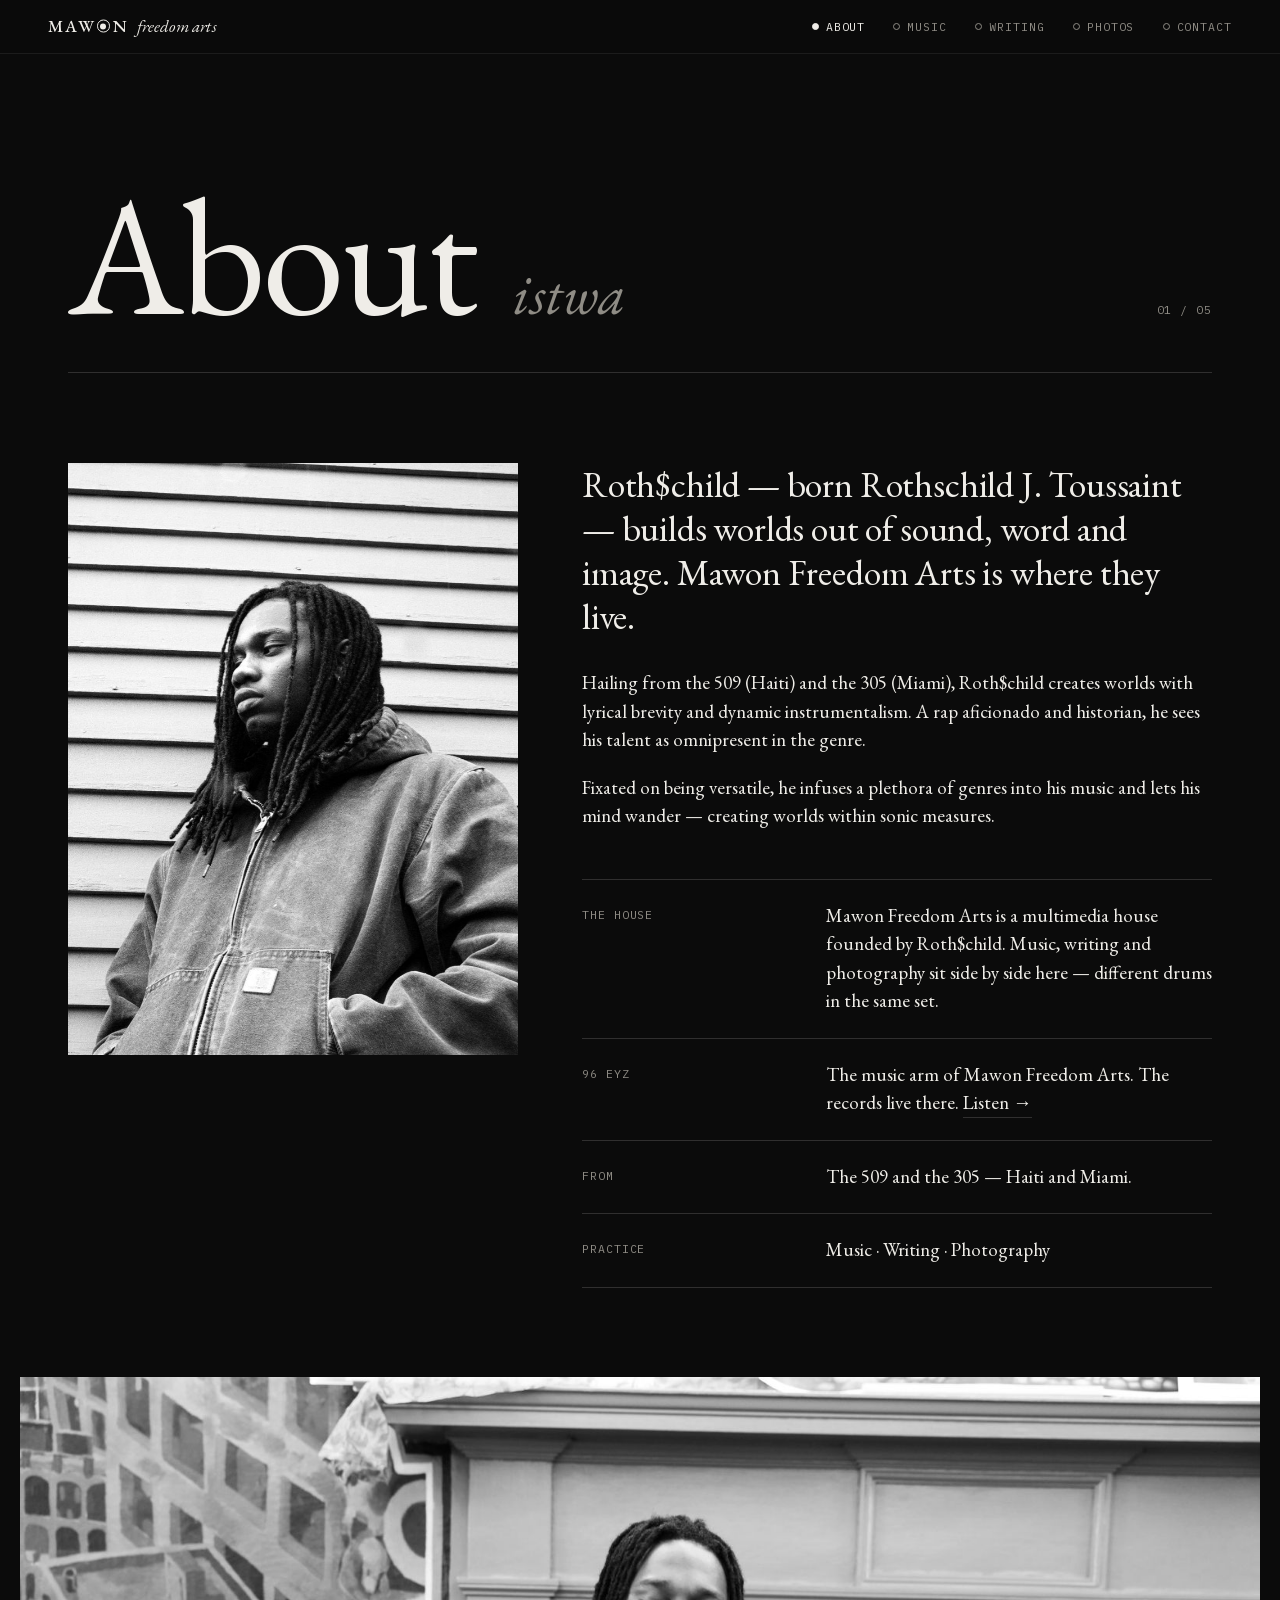
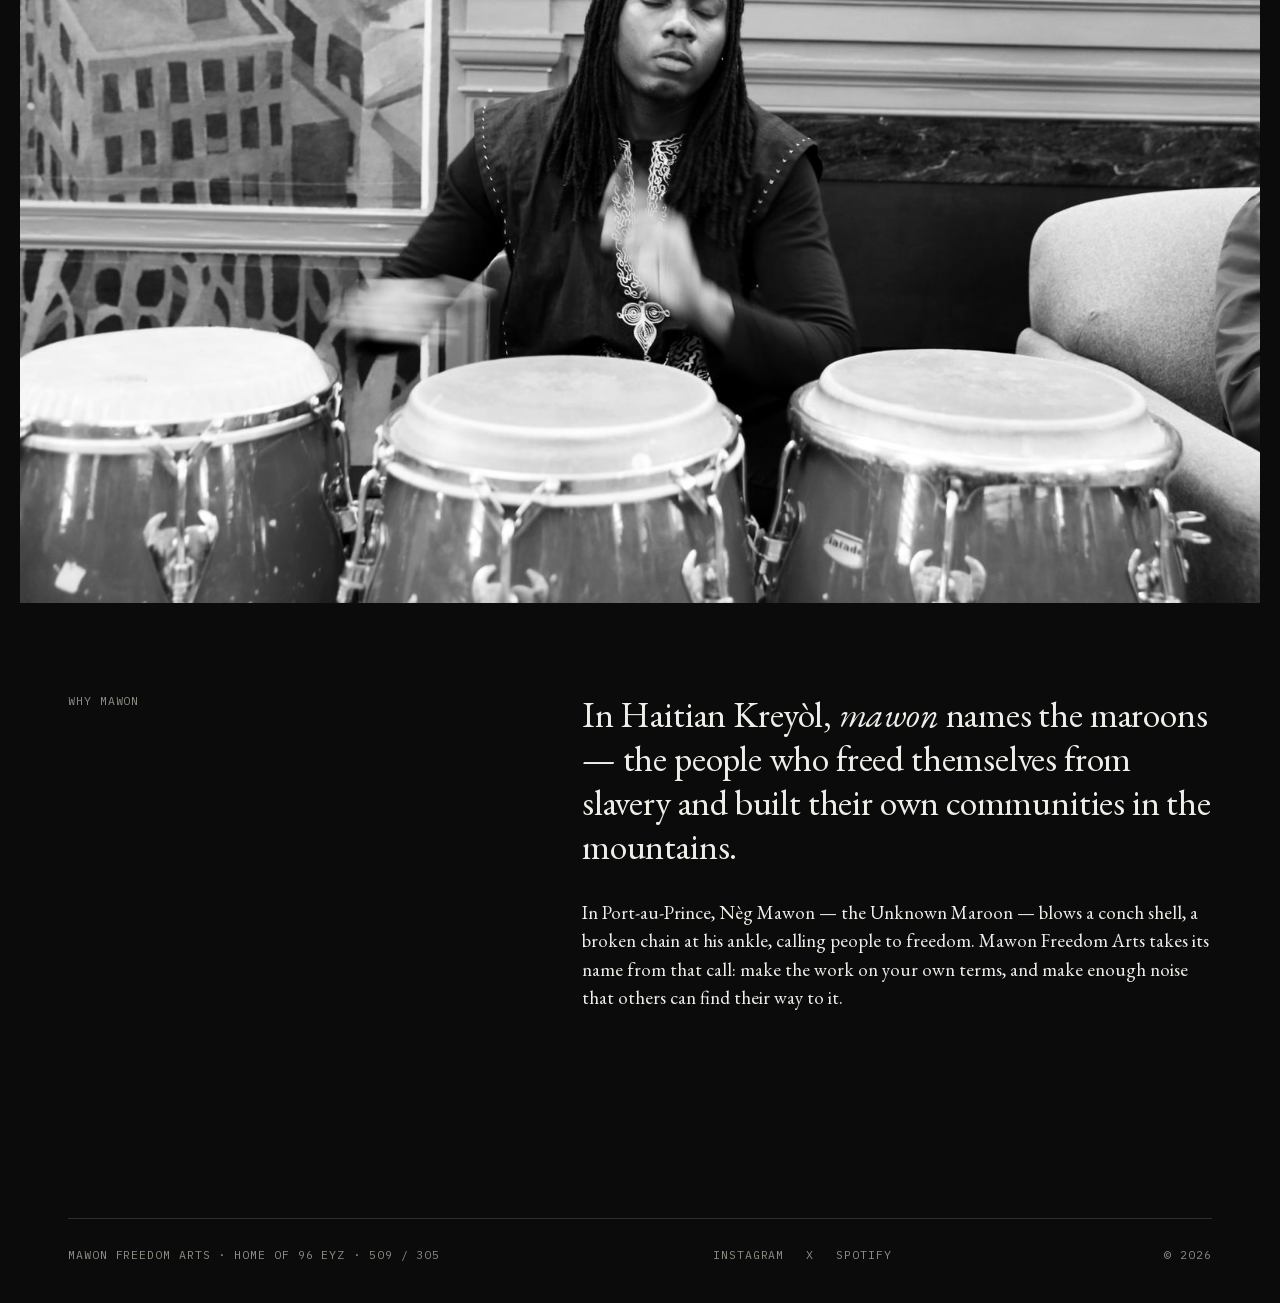
==== about/index.html @ aefb691d "Build Mawon Freedom Arts site: 3D conga home page and five sections Home page is a playable set of f" ====
<!doctype html>
<html lang="en">
<head>
  <meta charset="utf-8">
  <meta name="viewport" content="width=device-width, initial-scale=1, viewport-fit=cover">
  <title>About — Mawon Freedom Arts</title>
  <meta name="description" content="Roth$child — born Rothschild J. Toussaint — and the story behind Mawon Freedom Arts.">
  <meta name="theme-color" content="#0b0b0b">
  <meta property="og:title" content="About — Mawon Freedom Arts">
  <meta property="og:description" content="Roth$child — born Rothschild J. Toussaint — and the story behind Mawon Freedom Arts.">
  <meta property="og:image" content="../assets/img/og.jpg">
  <meta name="twitter:card" content="summary_large_image">
  <link rel="icon" href="../assets/favicon.svg" type="image/svg+xml">
  <link rel="preload" href="../assets/fonts/eb-garamond.woff2" as="font" type="font/woff2" crossorigin>
  <link rel="stylesheet" href="../assets/css/site.css">
</head>
<body>
  <a class="skip" href="#main">Skip to content</a>

  <header class="site-head">
    <a class="wordmark" href="../" aria-label="Mawon Freedom Arts, home">
      <span class="wm-a">MAW<span class="o" aria-hidden="true"></span>N</span>
      <span class="wm-b">freedom arts</span>
    </a>
    <nav class="site-nav" aria-label="Main">
    <a href="../about/" aria-current="page">About</a>
    <a href="../music/">Music</a>
    <a href="../writing/">Writing</a>
    <a href="../photos/">Photos</a>
    <a href="../contact/">Contact</a>
    </nav>
  </header>

  <main id="main" class="page enter">
    <div class="page-title">
      <h1>About <i>istwa</i></h1>
      <span class="label">01 / 05</span>
    </div>

    <section class="block split">
      <figure class="sticky">
        <img src="../assets/img/portrait.jpg" srcset="../assets/img/portrait-sm.jpg 800w, ../assets/img/portrait.jpg 1140w"
             sizes="(max-width: 860px) 100vw, 40vw" width="1140" height="1500"
             alt="Roth$child in a worn canvas work jacket, locs falling past the shoulders, against pale clapboard siding.">
      </figure>
      <div>
        <p class="lede">Roth$child — born Rothschild J. Toussaint — builds worlds out of sound, word and image. Mawon Freedom Arts is where they live.</p>
        <div class="prose">
          <p>Hailing from the 509 (Haiti) and the 305 (Miami), Roth$child creates worlds with lyrical brevity and dynamic instrumentalism. A rap aficionado and historian, he sees his talent as omnipresent in the genre.</p>
          <p>Fixated on being versatile, he infuses a plethora of genres into his music and lets his mind wander — creating worlds within sonic measures.</p>
        </div>

        <div class="rows" style="margin-top: 48px">
          <div class="row">
            <span class="label">The house</span>
            <div><p>Mawon Freedom Arts is a multimedia house founded by Roth$child. Music, writing and photography sit side by side here — different drums in the same set.</p></div>
          </div>
          <div class="row">
            <span class="label">96 EYZ</span>
            <div><p>The music arm of Mawon Freedom Arts. The records live there. <a class="arrow-link" href="../music/">Listen →</a></p></div>
          </div>
          <div class="row">
            <span class="label">From</span>
            <div><p>The 509 and the 305 — Haiti and Miami.</p></div>
          </div>
          <div class="row">
            <span class="label">Practice</span>
            <div><p>Music · Writing · Photography</p></div>
          </div>
        </div>
      </div>
    </section>

    <figure class="bleed">
      <img src="../assets/img/congas.jpg" srcset="../assets/img/congas-sm.jpg 800w, ../assets/img/congas.jpg 1600w"
           sizes="100vw" width="1600" height="1066" loading="lazy"
           alt="Roth$child at a row of three congas, eyes closed, hands blurred mid-stroke.">
    </figure>

    <section class="block split">
      <span class="label muted">Why mawon</span>
      <div>
        <p class="lede">In Haitian Kreyòl, <i>mawon</i> names the maroons — the people who freed themselves from slavery and built their own communities in the mountains.</p>
        <div class="prose">
          <p>In Port-au-Prince, Nèg Mawon — the Unknown Maroon — blows a conch shell, a broken chain at his ankle, calling people to freedom. Mawon Freedom Arts takes its name from that call: make the work on your own terms, and make enough noise that others can find their way to it.</p>
        </div>
      </div>
    </section>
  </main>

  <footer class="site-foot label">
    <span>Mawon Freedom Arts · home of 96 EYZ · 509 / 305</span>
    <span class="socials">
      <a href="https://www.instagram.com/rothschildd_/" target="_blank" rel="noopener">Instagram</a>
      <a href="https://x.com/RothschildSFG" target="_blank" rel="noopener">X</a>
      <a href="https://open.spotify.com/artist/24g9kNkE5XKPFGsnenP1is" target="_blank" rel="noopener">Spotify</a>
    </span>
    <span>© <span data-year>2026</span></span>
  </footer>

  <script src="../assets/js/site.js" defer></script>
</body>
</html>
---- assets/css/site.css ----
/* Mawon Freedom Arts — shared styles
   Black stage, white page. Two typefaces: EB Garamond (voice) + IBM Plex Mono (labels).
   Both are self-hosted (SIL Open Font License), latin subset. */

@font-face { font-family: "EB Garamond"; font-style: normal; font-weight: 400 800; font-display: swap; src: url(../fonts/eb-garamond.woff2) format("woff2"); }
@font-face { font-family: "EB Garamond"; font-style: italic; font-weight: 400; font-display: swap; src: url(../fonts/eb-garamond-italic.woff2) format("woff2"); }
@font-face { font-family: "IBM Plex Mono"; font-style: normal; font-weight: 400; font-display: swap; src: url(../fonts/plex-mono-400.woff2) format("woff2"); }
@font-face { font-family: "IBM Plex Mono"; font-style: normal; font-weight: 500; font-display: swap; src: url(../fonts/plex-mono-500.woff2) format("woff2"); }

:root {
  --bg: #0b0b0b;
  --fg: #efede8;
  --muted: #8f8c85;
  --line: rgba(239, 237, 232, 0.16);
  --hair: rgba(239, 237, 232, 0.08);
  --head: #e7e3db;   /* drumhead */
  --ink: #141414;    /* ink on drumhead */
  --signal: #d33a2c; /* used once or twice, never more */
  --serif: "EB Garamond", "Iowan Old Style", "Palatino Linotype", Georgia, serif;
  --mono: "IBM Plex Mono", ui-monospace, "SF Mono", Menlo, Consolas, monospace;
  --gutter: clamp(16px, 4vw, 48px);
  --max: 1240px;
}

/* the writing room is a white page */
.paper {
  --bg: #f2f0eb;
  --fg: #121212;
  --muted: #6c6961;
  --line: rgba(18, 18, 18, 0.16);
  --hair: rgba(18, 18, 18, 0.08);
}

*, *::before, *::after { box-sizing: border-box; }
html { -webkit-text-size-adjust: 100%; text-size-adjust: 100%; }
body {
  margin: 0;
  background: var(--bg);
  color: var(--fg);
  font-family: var(--serif);
  font-size: 19px;
  line-height: 1.5;
  -webkit-font-smoothing: antialiased;
  text-rendering: optimizeLegibility;
}
img { display: block; max-width: 100%; height: auto; }
a { color: inherit; text-decoration-thickness: 1px; text-underline-offset: 0.18em; }
::selection { background: var(--fg); color: var(--bg); }
:focus-visible { outline: 1px solid var(--fg); outline-offset: 4px; }

.skip {
  position: absolute; left: 12px; top: -60px; z-index: 100;
  background: var(--fg); color: var(--bg); padding: 8px 12px;
  font: 500 12px/1 var(--mono); text-transform: uppercase; letter-spacing: 0.08em;
}
.skip:focus { top: 12px; }

.mono, .label {
  font-family: var(--mono);
  font-size: 11.5px;
  line-height: 1.4;
  letter-spacing: 0.08em;
  text-transform: uppercase;
}
.muted { color: var(--muted); }

/* ---------- wordmark: MAW◎N freedom arts ---------- */
.wordmark {
  display: inline-flex; align-items: baseline; gap: 0.42em;
  text-decoration: none; white-space: nowrap;
  font-family: var(--serif); font-size: 17px; line-height: 1;
}
.wordmark .wm-a { font-weight: 500; letter-spacing: 0.14em; }
.wordmark .wm-b { font-style: italic; letter-spacing: 0.01em; }
.wordmark .o {
  display: inline-block; position: relative;
  width: 0.74em; height: 0.74em; margin: 0 0.2em 0 0.06em; /* right side makes up for the letter-spacing after W */
  border: 1.5px solid currentColor; border-radius: 50%;
  transform: translateY(0.03em);
}
.wordmark .o::after {
  content: ""; position: absolute; inset: 22%;
  border-radius: 50%; background: currentColor;
}

/* ---------- inner page chrome ---------- */
.site-head {
  position: sticky; top: 0; z-index: 20;
  display: flex; align-items: center; justify-content: space-between; gap: 24px;
  padding: 18px var(--gutter);
  background: color-mix(in srgb, var(--bg) 88%, transparent);
  backdrop-filter: blur(10px); -webkit-backdrop-filter: blur(10px);
  border-bottom: 1px solid var(--hair);
}
.site-nav { display: flex; gap: clamp(14px, 2.2vw, 30px); }
.site-nav a {
  display: inline-flex; align-items: center; gap: 7px;
  text-decoration: none; color: var(--muted);
  font: 400 11.5px/1 var(--mono); letter-spacing: 0.08em; text-transform: uppercase;
  transition: color 0.2s;
}
.site-nav a::before {
  content: ""; width: 7px; height: 7px; border-radius: 50%;
  border: 1px solid currentColor; flex: none;
}
.site-nav a:hover, .site-nav a[aria-current="page"] { color: var(--fg); }
.site-nav a[aria-current="page"]::before { background: currentColor; }

@media (max-width: 720px) {
  .site-head { flex-direction: column; align-items: flex-start; gap: 14px; padding-top: 14px; padding-bottom: 12px; }
  .site-nav { width: 100%; justify-content: space-between; gap: 8px; }
  .site-nav a { font-size: 10.5px; gap: 5px; letter-spacing: 0.04em; }
  .site-nav a::before { width: 6px; height: 6px; }
}

.page { max-width: var(--max); margin: 0 auto; padding: 0 var(--gutter); }

.page-title {
  display: grid; grid-template-columns: 1fr auto; align-items: end; gap: 24px;
  padding: clamp(48px, 10vw, 128px) 0 clamp(28px, 4vw, 44px);
  border-bottom: 1px solid var(--line);
}
.page-title h1 {
  margin: 0; font-weight: 400; letter-spacing: -0.02em; line-height: 0.88;
  font-size: clamp(64px, 13vw, 184px);
}
.page-title h1 i { font-size: 0.34em; letter-spacing: 0; color: var(--muted); margin-left: 0.15em; }
.page-title .label { padding-bottom: 0.9em; text-align: right; color: var(--muted); }

.lede {
  font-size: clamp(24px, 3vw, 36px); line-height: 1.22; letter-spacing: -0.005em;
  margin: 0; max-width: 24em;
}

/* label column + content column, like a listings page */
.rows { border-top: 1px solid var(--line); }
.row {
  display: grid; grid-template-columns: minmax(120px, 220px) 1fr; gap: 24px;
  padding: 22px 0; border-bottom: 1px solid var(--line);
}
.row > .label { color: var(--muted); padding-top: 0.45em; }
.row p { margin: 0 0 0.8em; max-width: 36em; }
.row p:last-child { margin-bottom: 0; }
@media (max-width: 640px) { .row { grid-template-columns: 1fr; gap: 6px; } }

section.block { padding: clamp(40px, 7vw, 96px) 0; }

.btn {
  display: inline-flex; align-items: center; gap: 10px;
  padding: 14px 20px; border: 1px solid var(--fg); background: transparent; color: var(--fg);
  font: 500 12px/1 var(--mono); letter-spacing: 0.08em; text-transform: uppercase;
  text-decoration: none; cursor: pointer; transition: background 0.2s, color 0.2s;
}
.btn:hover { background: var(--fg); color: var(--bg); }
.btn[disabled] { opacity: 0.5; cursor: progress; }

.arrow-link { text-decoration: none; border-bottom: 1px solid var(--line); padding-bottom: 2px; transition: border-color 0.2s; }
.arrow-link:hover { border-color: var(--fg); }

.site-foot {
  width: calc(100% - 2 * var(--gutter)); max-width: calc(var(--max) - 2 * var(--gutter));
  margin: clamp(56px, 9vw, 120px) auto 0; padding: 28px 0 40px;
  display: flex; flex-wrap: wrap; gap: 16px 32px; justify-content: space-between; align-items: baseline;
  border-top: 1px solid var(--line); color: var(--muted);
}
.site-foot a { text-decoration: none; }
.site-foot a:hover { color: var(--fg); }
.site-foot .socials { display: flex; gap: 22px; }

/* fade in from the curtain the home page drops */
@media (prefers-reduced-motion: no-preference) {
  .enter { animation: enter 0.6s ease-out both; }
  @keyframes enter { from { opacity: 0; } to { opacity: 1; } }
}

/* ===================================================================
   HOME — the set
   =================================================================== */
.home { height: 100vh; height: 100dvh; overflow: hidden; background: #070707; }

.home-head, .home-foot {
  position: fixed; left: 0; right: 0; z-index: 5;
  display: flex; justify-content: space-between; gap: 24px;
  padding: 20px var(--gutter);
  pointer-events: none;
}
.home-head { top: 0; align-items: flex-start; }
.home-foot { bottom: 0; align-items: flex-end; }
.home-head a, .home-head button, .home-foot a { pointer-events: auto; }

.verbs { margin: 10px 0 0; color: var(--muted); }
.verbs span + span::before { content: " · "; }

.head-right { display: flex; align-items: center; gap: 22px; }
.head-right a { text-decoration: none; }
.head-right a:hover { text-decoration: underline; }
.sound-toggle {
  display: inline-flex; align-items: center; gap: 8px;
  background: none; border: 0; padding: 0; color: var(--muted); cursor: pointer;
}
.sound-toggle:hover { color: var(--fg); }
.sound-toggle .bars { display: inline-flex; gap: 2px; align-items: flex-end; height: 10px; }
.sound-toggle .bars i { width: 2px; background: currentColor; height: 4px; }
.sound-toggle[aria-pressed="true"] .bars i:nth-child(1) { height: 6px; }
.sound-toggle[aria-pressed="true"] .bars i:nth-child(2) { height: 10px; }
.sound-toggle[aria-pressed="true"] .bars i:nth-child(3) { height: 7px; }

.def { margin: 0; max-width: 30em; font-size: 16px; line-height: 1.45; color: var(--muted); }
.def b { color: var(--fg); font-weight: 500; }
.hint { margin: 0; text-align: right; color: var(--muted); white-space: nowrap; }
.hint kbd {
  display: inline-block; min-width: 1.7em; padding: 2px 4px; margin-left: 3px;
  border: 1px solid var(--line); border-radius: 3px; text-align: center;
  font: inherit; color: var(--fg);
}
.hint .keys { display: none; }
@media (hover: hover) and (pointer: fine) { .is-3d .hint .keys { display: inline; } }

/* the giant word behind the drums */
.masthead {
  position: fixed; left: 0; right: 0; top: 13vh; z-index: 0;
  margin: 0; text-align: center; pointer-events: none; user-select: none;
  font-family: var(--serif); font-weight: 400; line-height: 0.8;
  font-size: min(31vw, 46vh); letter-spacing: -0.035em;
  color: #161615;
}

#stage { position: fixed; inset: 0; width: 100%; height: 100%; z-index: 1; display: block; opacity: 0; transition: opacity 1.2s ease; touch-action: manipulation; }
.is-3d #stage { opacity: 1; }

/* drum links: a plain list until the 3D set is ready, then labels on each drumhead */
.drum-nav {
  position: fixed; inset: 0; z-index: 2;
  display: flex; flex-direction: column; justify-content: center; align-items: center; gap: 4px;
  pointer-events: none;
}
.drum-nav a {
  pointer-events: auto; text-decoration: none;
  display: flex; align-items: baseline; gap: 14px;
  font-size: clamp(34px, 6vw, 64px); line-height: 1.1;
}
.drum-nav a::before {
  content: ""; width: 0.42em; height: 0.42em; border-radius: 50%;
  border: 1px solid currentColor; align-self: center;
}
.drum-nav a:hover::before, .drum-nav a:focus-visible::before { background: currentColor; }
.drum-nav .dl-kr { font-style: italic; font-size: 0.45em; color: var(--muted); }

.is-3d .drum-nav { display: block; }
.is-3d .drum-nav a {
  position: absolute; left: 0; top: 0;
  flex-direction: column; align-items: center; gap: 0.1em;
  padding: 0.5em 0.8em; color: var(--ink);
  font-size: var(--fs, 18px); line-height: 1;
  transform: translate3d(var(--x, -999px), var(--y, -999px), 0) translate(-50%, -50%) scaleY(var(--sy, 1));
  opacity: 0; transition: opacity 0.6s ease, color 0.2s;
  will-change: transform;
}
.is-3d.labels-on .drum-nav a { opacity: 1; }
.is-3d .drum-nav a::before { display: none; }
.is-3d .drum-nav .dl-en { letter-spacing: 0.01em; }
.is-3d .drum-nav .dl-kr { color: rgba(20, 20, 20, 0.55); font-size: 0.62em; }
.is-3d .drum-nav a:focus-visible { outline: 1px solid var(--ink); outline-offset: 0; border-radius: 999px; }
.is-3d.diving .drum-nav a, .is-3d.diving .home-head, .is-3d.diving .home-foot { opacity: 0; transition: opacity 0.25s; }

.curtain {
  position: fixed; inset: 0; z-index: 50; background: #070707;
  opacity: 0; pointer-events: none; transition: opacity 0.32s ease-in;
}
.curtain.down { opacity: 1; }
.curtain.paper { background: #f2f0eb; }

@media (max-width: 720px) {
  .home-head { padding-top: 16px; }
  .verbs { display: none; }
  .head-right { gap: 16px; white-space: nowrap; padding-top: 2px; }
  .sound-toggle .txt { display: none; }
  .sound-toggle .bars { height: 12px; gap: 3px; }
  .home-foot { flex-direction: column; align-items: flex-start; gap: 10px; padding-bottom: 18px; }
  .def { font-size: 15px; }
  .hint { text-align: left; }
  .masthead { top: 12vh; font-size: 33vw; }
}

.is-3d .drum-nav a.hot .dl-en, .is-3d .drum-nav a:focus-visible .dl-en { text-decoration: underline; text-decoration-thickness: 1px; text-underline-offset: 0.16em; }
.is-3d .drum-nav a.struck { color: #000; }

/* ===================================================================
   INNER PAGES
   =================================================================== */

/* about */
.split {
  display: grid; grid-template-columns: minmax(0, 5fr) minmax(0, 7fr); gap: clamp(28px, 5vw, 80px);
  align-items: start;
}
.split > .sticky { position: sticky; top: 96px; }
@media (max-width: 860px) { .split { grid-template-columns: 1fr; } .split > .sticky { position: static; } }
.prose p { margin: 0 0 1em; max-width: 34em; }
.prose p:last-child { margin-bottom: 0; }
.lede + .prose { margin-top: 1.6em; }

figure { margin: 0; }
figcaption { margin-top: 10px; color: var(--muted); }
.bleed { margin: 0 calc(var(--gutter) * -1); }
.bleed img { width: 100%; }

/* music */
.eyz-mark {
  margin: 0; font-weight: 500; letter-spacing: -0.04em; line-height: 0.8;
  font-size: clamp(96px, 24vw, 340px); white-space: nowrap;
}
.eyz-mark .dot { display: inline-block; width: 0.09em; height: 0.09em; border-radius: 50%; background: var(--signal); vertical-align: 0.62em; margin-left: 0.04em; }
.release { display: grid; grid-template-columns: minmax(0, 5fr) minmax(0, 7fr); gap: clamp(28px, 5vw, 80px); align-items: end; }
@media (max-width: 860px) { .release { grid-template-columns: 1fr; } }
.release h2 { margin: 6px 0 28px; font-weight: 400; font-style: italic; font-size: clamp(40px, 6vw, 76px); line-height: 0.95; letter-spacing: -0.01em; }
.release-art { aspect-ratio: 4 / 5; overflow: hidden; background: #151515; }
.release-art img { width: 100%; height: 100%; object-fit: cover; filter: grayscale(1) contrast(1.05); }

.listen { list-style: none; margin: 0; padding: 0; border-top: 1px solid var(--line); }
.listen a {
  display: flex; justify-content: space-between; align-items: baseline;
  padding: 16px 4px; border-bottom: 1px solid var(--line); text-decoration: none;
  font-size: 24px; transition: background 0.2s, color 0.2s, padding 0.2s;
}
.listen a .label { color: var(--muted); }
.listen a:hover { background: var(--fg); color: var(--bg); padding-left: 14px; padding-right: 14px; }
.listen a:hover .label { color: inherit; }

.embed { border: 0; width: 100%; height: 352px; border-radius: 12px; background: #121212; }

/* writing: the white page */
.index { border-top: 1px solid var(--line); }
.index-head, .entry {
  display: grid; grid-template-columns: 64px minmax(0, 1fr) 140px 110px; gap: 20px; align-items: baseline;
  padding: 14px 0; border-bottom: 1px solid var(--line);
}
.index-head { color: var(--muted); }
.entry { text-decoration: none; padding: 22px 0; }
.entry-title { font-size: clamp(24px, 3vw, 34px); line-height: 1.1; }
.entry:hover .entry-title { font-style: italic; }
@media (max-width: 640px) {
  .index-head { display: none; }
  .entry { grid-template-columns: 1fr; gap: 6px; }
}
.empty { padding: clamp(40px, 8vw, 96px) 0; border-bottom: 1px solid var(--line); }
.empty p { margin: 0 0 18px; font-size: clamp(22px, 2.6vw, 30px); line-height: 1.25; max-width: 22em; }
.forms { display: flex; flex-wrap: wrap; gap: 8px 24px; margin-top: 28px; color: var(--muted); }

/* photos */
.shots { display: grid; grid-template-columns: repeat(2, minmax(0, 1fr)); gap: clamp(12px, 2vw, 24px); }
.shot.wide { grid-column: 1 / -1; }
.shot button { all: unset; display: block; width: 100%; cursor: zoom-in; }
.shot button:focus-visible { outline: 1px solid var(--fg); outline-offset: 4px; }
.shot img { width: 100%; height: auto; transition: opacity 0.3s; }
.shot:not(.wide) img { aspect-ratio: 3 / 4; object-fit: cover; }
.shot button:hover img { opacity: 0.86; }
@media (max-width: 640px) { .shots { grid-template-columns: 1fr; } }

.lightbox {
  border: 0; padding: 0; margin: 0; max-width: none; max-height: none;
  width: 100vw; height: 100vh; height: 100dvh; background: rgba(5, 5, 5, 0.96); color: var(--fg);
}
.lightbox::backdrop { background: rgba(5, 5, 5, 0.96); }
.lightbox[open] { display: flex; align-items: center; justify-content: center; }
.lightbox img { max-width: calc(100vw - 32px); max-height: calc(100dvh - 96px); width: auto; height: auto; }
.lightbox .close {
  position: absolute; top: 16px; right: 16px; background: none; border: 0; color: var(--fg); cursor: pointer;
}
.lightbox .cap { position: absolute; left: 16px; bottom: 16px; color: var(--muted); }

/* contact */
.direct { margin-top: 36px; }
.direct .row { grid-template-columns: 110px 1fr; }
.direct a { text-decoration: none; border-bottom: 1px solid var(--line); }
.direct a:hover { border-color: var(--fg); }

.form { display: grid; gap: 28px; }
.field { display: grid; gap: 8px; }
.field > .label, .form legend { color: var(--muted); }
.field input, .field textarea {
  width: 100%; padding: 10px 0; border: 0; border-bottom: 1px solid var(--line); border-radius: 0;
  background: transparent; color: var(--fg); font: inherit; font-size: 22px; line-height: 1.3;
  transition: border-color 0.2s;
}
.field textarea { min-height: 150px; resize: vertical; }
.field input:focus, .field textarea:focus { outline: none; border-color: var(--fg); }
.field input::placeholder, .field textarea::placeholder { color: color-mix(in srgb, var(--muted) 70%, transparent); }
.form fieldset { border: 0; margin: 0; padding: 0; min-width: 0; }
.form legend { padding: 0; margin-bottom: 12px; }
.chips { display: flex; flex-wrap: wrap; gap: 8px; }
.chips label { position: relative; }
.chips input { position: absolute; opacity: 0; inset: 0; margin: 0; cursor: pointer; }
.chips span {
  display: inline-block; padding: 9px 14px; border: 1px solid var(--line); border-radius: 999px;
  font: 400 12px/1 var(--mono); letter-spacing: 0.06em; text-transform: uppercase; color: var(--muted);
  transition: all 0.15s;
}
.chips input:hover + span { color: var(--fg); border-color: var(--fg); }
.chips input:checked + span { background: var(--fg); color: var(--bg); border-color: var(--fg); }
.chips input:focus-visible + span { outline: 1px solid var(--fg); outline-offset: 3px; }
.hp { position: absolute; left: -9999px; width: 1px; height: 1px; overflow: hidden; }
.form-foot { display: flex; flex-wrap: wrap; align-items: center; gap: 16px 24px; }
.status { margin: 0; color: var(--muted); min-height: 1.4em; }
.status.ok { color: var(--fg); }

/* brand sheet */
.marks { display: grid; grid-template-columns: repeat(3, minmax(0, 1fr)); border-top: 1px solid var(--line); border-left: 1px solid var(--line); }
.mark { border-right: 1px solid var(--line); border-bottom: 1px solid var(--line); padding: 20px; display: flex; flex-direction: column; justify-content: space-between; gap: 20px; min-height: 300px; }
.mark-wide { grid-column: span 3; }
.mark-art { flex: 1; display: grid; place-items: center; text-align: center; }
.mark figcaption { margin: 0; text-transform: none; letter-spacing: 0.02em; font-size: 12px; }
.mark figcaption b { color: var(--fg); font-weight: 500; }
.wm-xl { font-size: clamp(30px, 6vw, 84px); }
.stack { margin: 0; display: grid; line-height: 0.95; font-size: clamp(30px, 3.6vw, 48px); }
.stack span { font-weight: 500; letter-spacing: 0.16em; }
.stack i { font-size: 1.15em; }
.seal { width: min(190px, 70%); height: auto; }
.mfa { margin: 0; font-size: clamp(56px, 7vw, 96px); font-weight: 500; letter-spacing: 0.04em; }
.mfa span { color: var(--muted); font-weight: 400; margin: 0 0.06em; }
.brackets { margin: 0; font-size: clamp(26px, 2.6vw, 34px); white-space: nowrap; }
.brackets span { color: var(--muted); font-weight: 400; }
.runon { margin: 0; font-family: var(--mono); font-size: clamp(16px, 1.7vw, 22px); letter-spacing: 0.02em; }
.lockups { gap: 18px; }
.lockups p { margin: 0; display: flex; flex-wrap: wrap; align-items: baseline; justify-content: center; gap: 4px 16px; }
.lockups .eyz { font-size: clamp(36px, 5vw, 64px); font-weight: 500; letter-spacing: -0.03em; }
@media (max-width: 860px) { .marks { grid-template-columns: 1fr; } .mark-wide { grid-column: auto; } .mark { min-height: 240px; } }
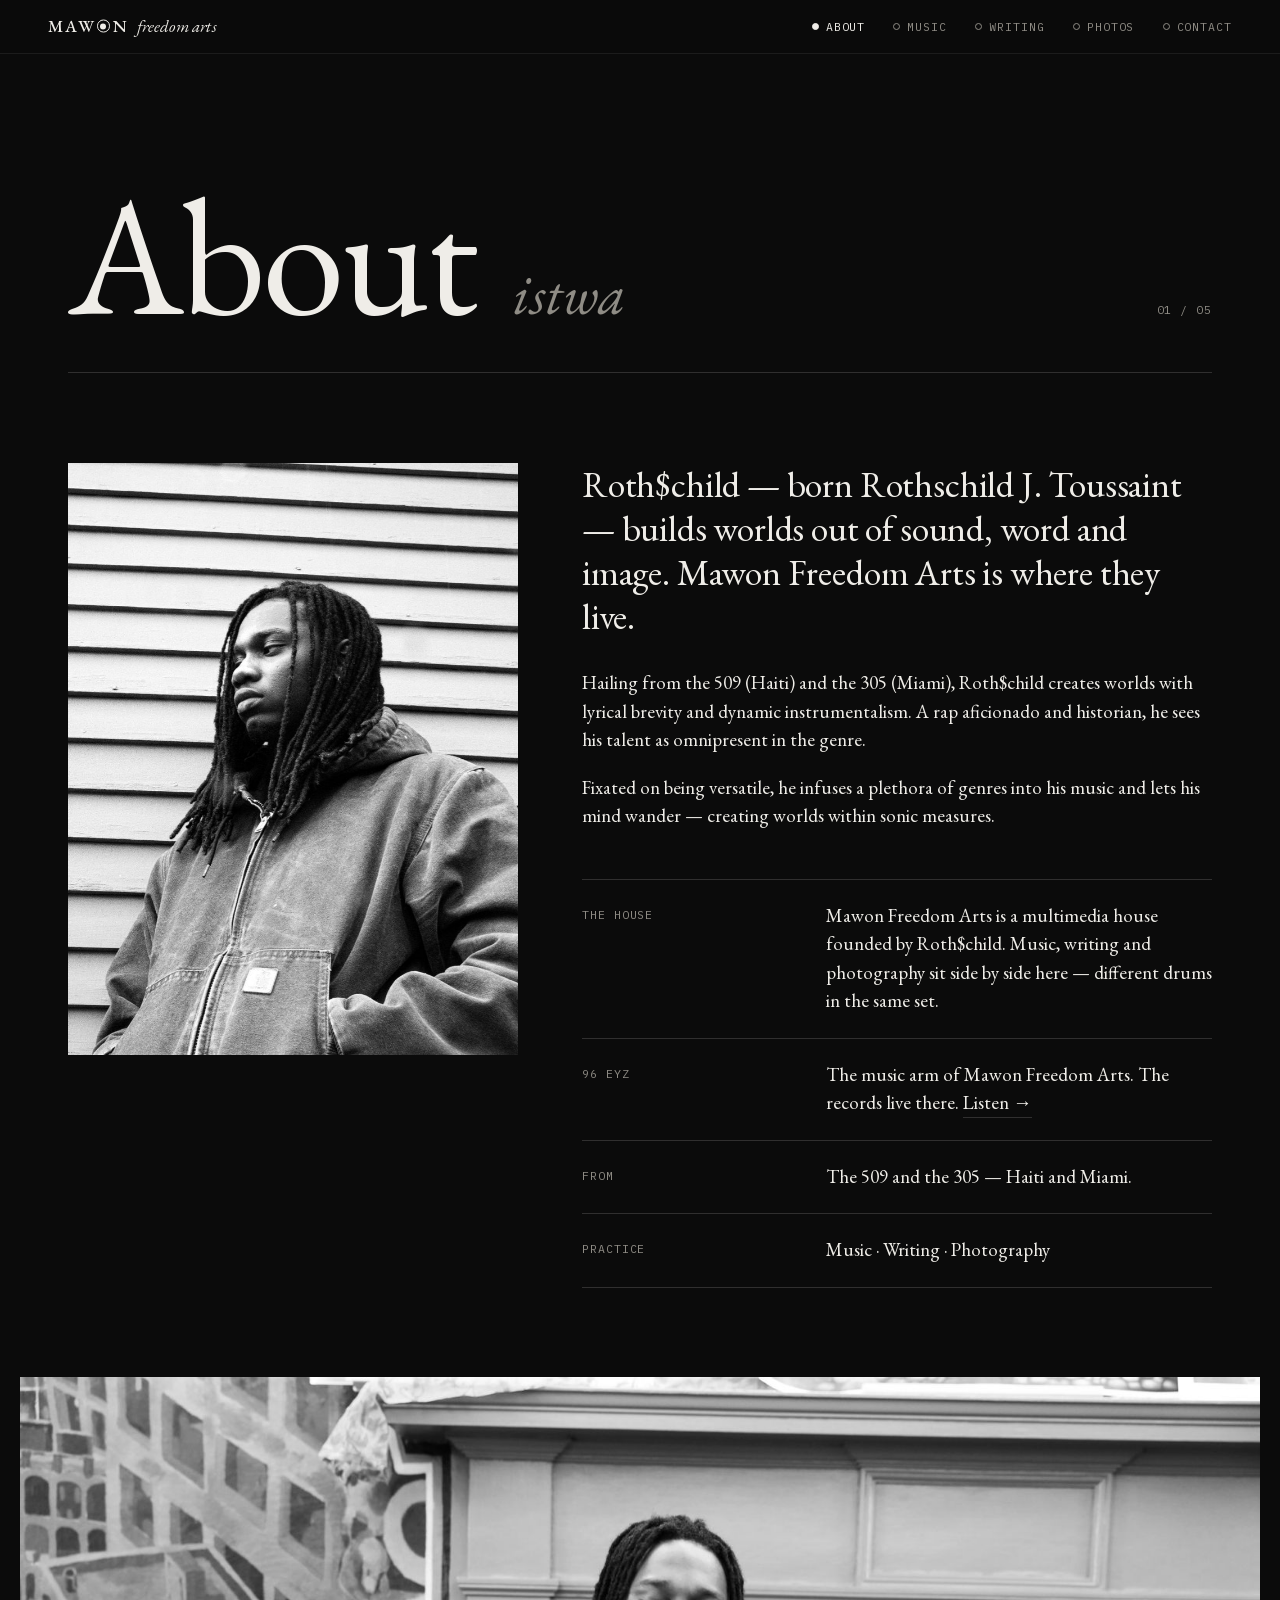
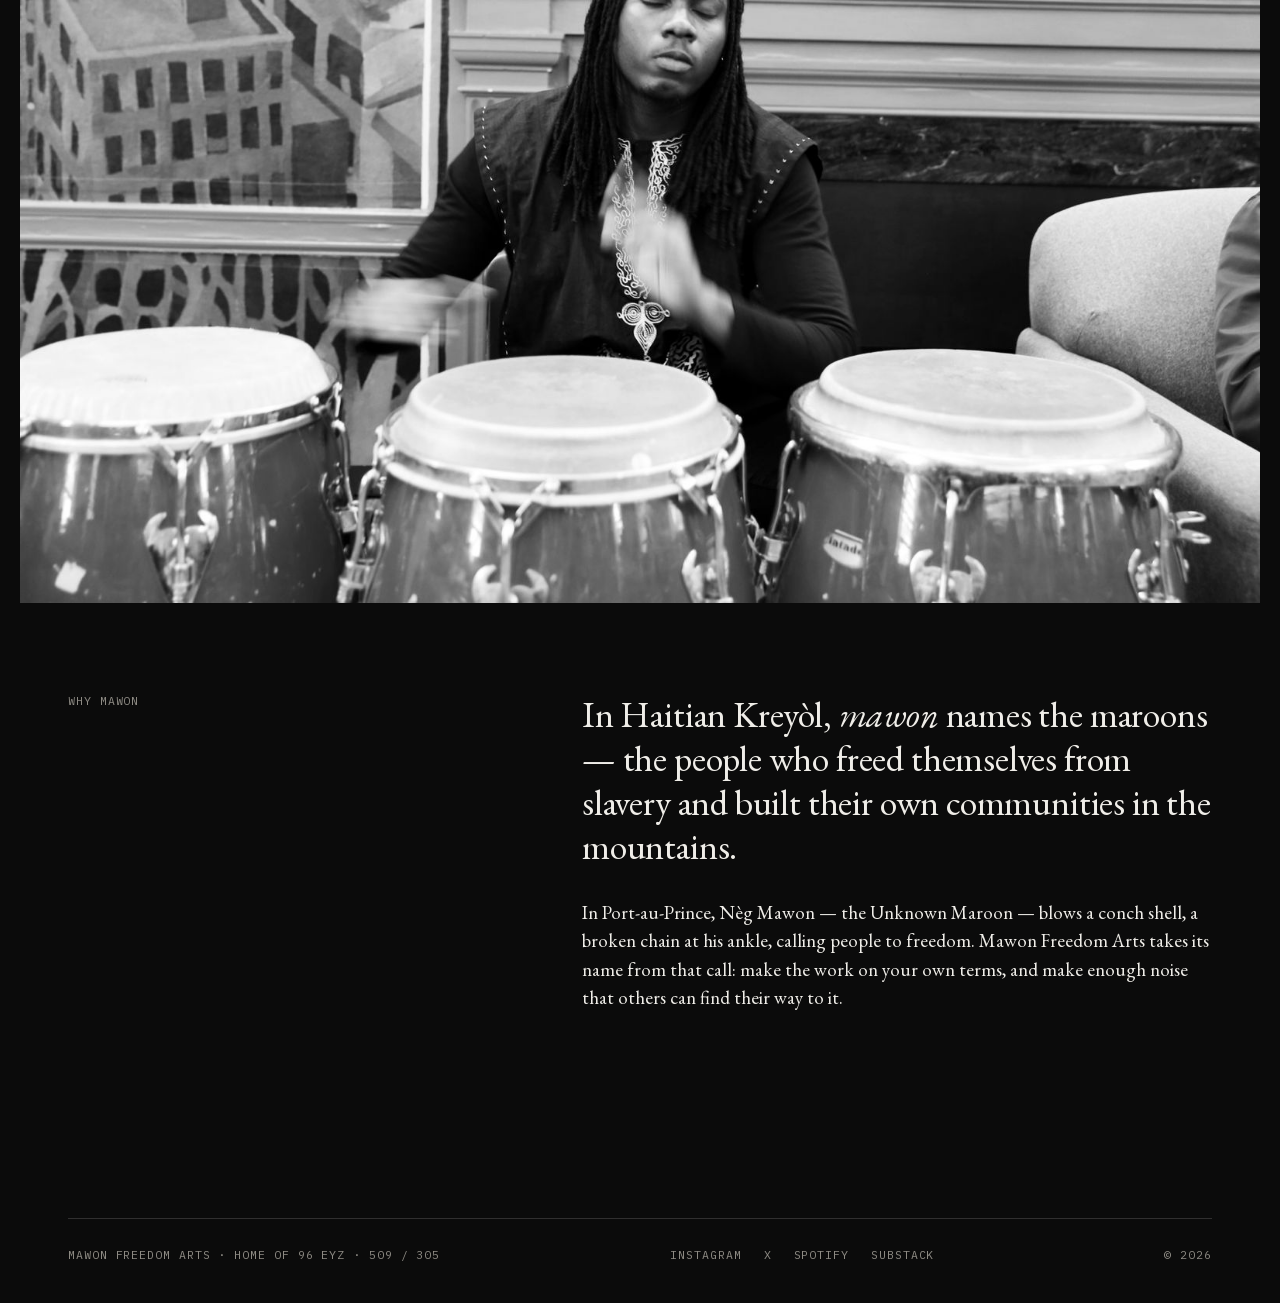
==== commit e8160eba: "Add "Writing My Wrongs" to Writing and link Substack The Writing page now leads with the first piece" ====
--- a/about/index.html
+++ b/about/index.html
@@ -94,6 +94,7 @@
       <a href="https://www.instagram.com/rothschildd_/" target="_blank" rel="noopener">Instagram</a>
       <a href="https://x.com/RothschildSFG" target="_blank" rel="noopener">X</a>
       <a href="https://open.spotify.com/artist/24g9kNkE5XKPFGsnenP1is" target="_blank" rel="noopener">Spotify</a>
+      <a href="https://rothschild2000.substack.com" target="_blank" rel="noopener">Substack</a>
     </span>
     <span>© <span data-year>2026</span></span>
   </footer>
--- a/assets/css/site.css
+++ b/assets/css/site.css
@@ -332,16 +332,22 @@
 /* writing: the white page */
 .index { border-top: 1px solid var(--line); }
 .index-head, .entry {
-  display: grid; grid-template-columns: 64px minmax(0, 1fr) 140px 110px; gap: 20px; align-items: baseline;
+  display: grid; grid-template-columns: 64px minmax(0, 1fr) 140px; gap: 20px; align-items: baseline;
   padding: 14px 0; border-bottom: 1px solid var(--line);
 }
 .index-head { color: var(--muted); }
 .entry { text-decoration: none; padding: 22px 0; }
 .entry-title { font-size: clamp(24px, 3vw, 34px); line-height: 1.1; }
 .entry:hover .entry-title { font-style: italic; }
+.index-head > :last-child, .entry-where { text-align: right; }
+.entry.lead { padding: clamp(28px, 5vw, 56px) 0; }
+.entry.lead .entry-title { font-size: clamp(44px, 7.5vw, 104px); line-height: 0.95; letter-spacing: -0.02em; }
+.subscribe { display: flex; flex-wrap: wrap; align-items: center; justify-content: space-between; gap: 20px; }
+.subscribe p { margin: 0; font-size: clamp(22px, 2.6vw, 30px); }
 @media (max-width: 640px) {
   .index-head { display: none; }
   .entry { grid-template-columns: 1fr; gap: 6px; }
+  .entry-where { text-align: left; }
 }
 .empty { padding: clamp(40px, 8vw, 96px) 0; border-bottom: 1px solid var(--line); }
 .empty p { margin: 0 0 18px; font-size: clamp(22px, 2.6vw, 30px); line-height: 1.25; max-width: 22em; }
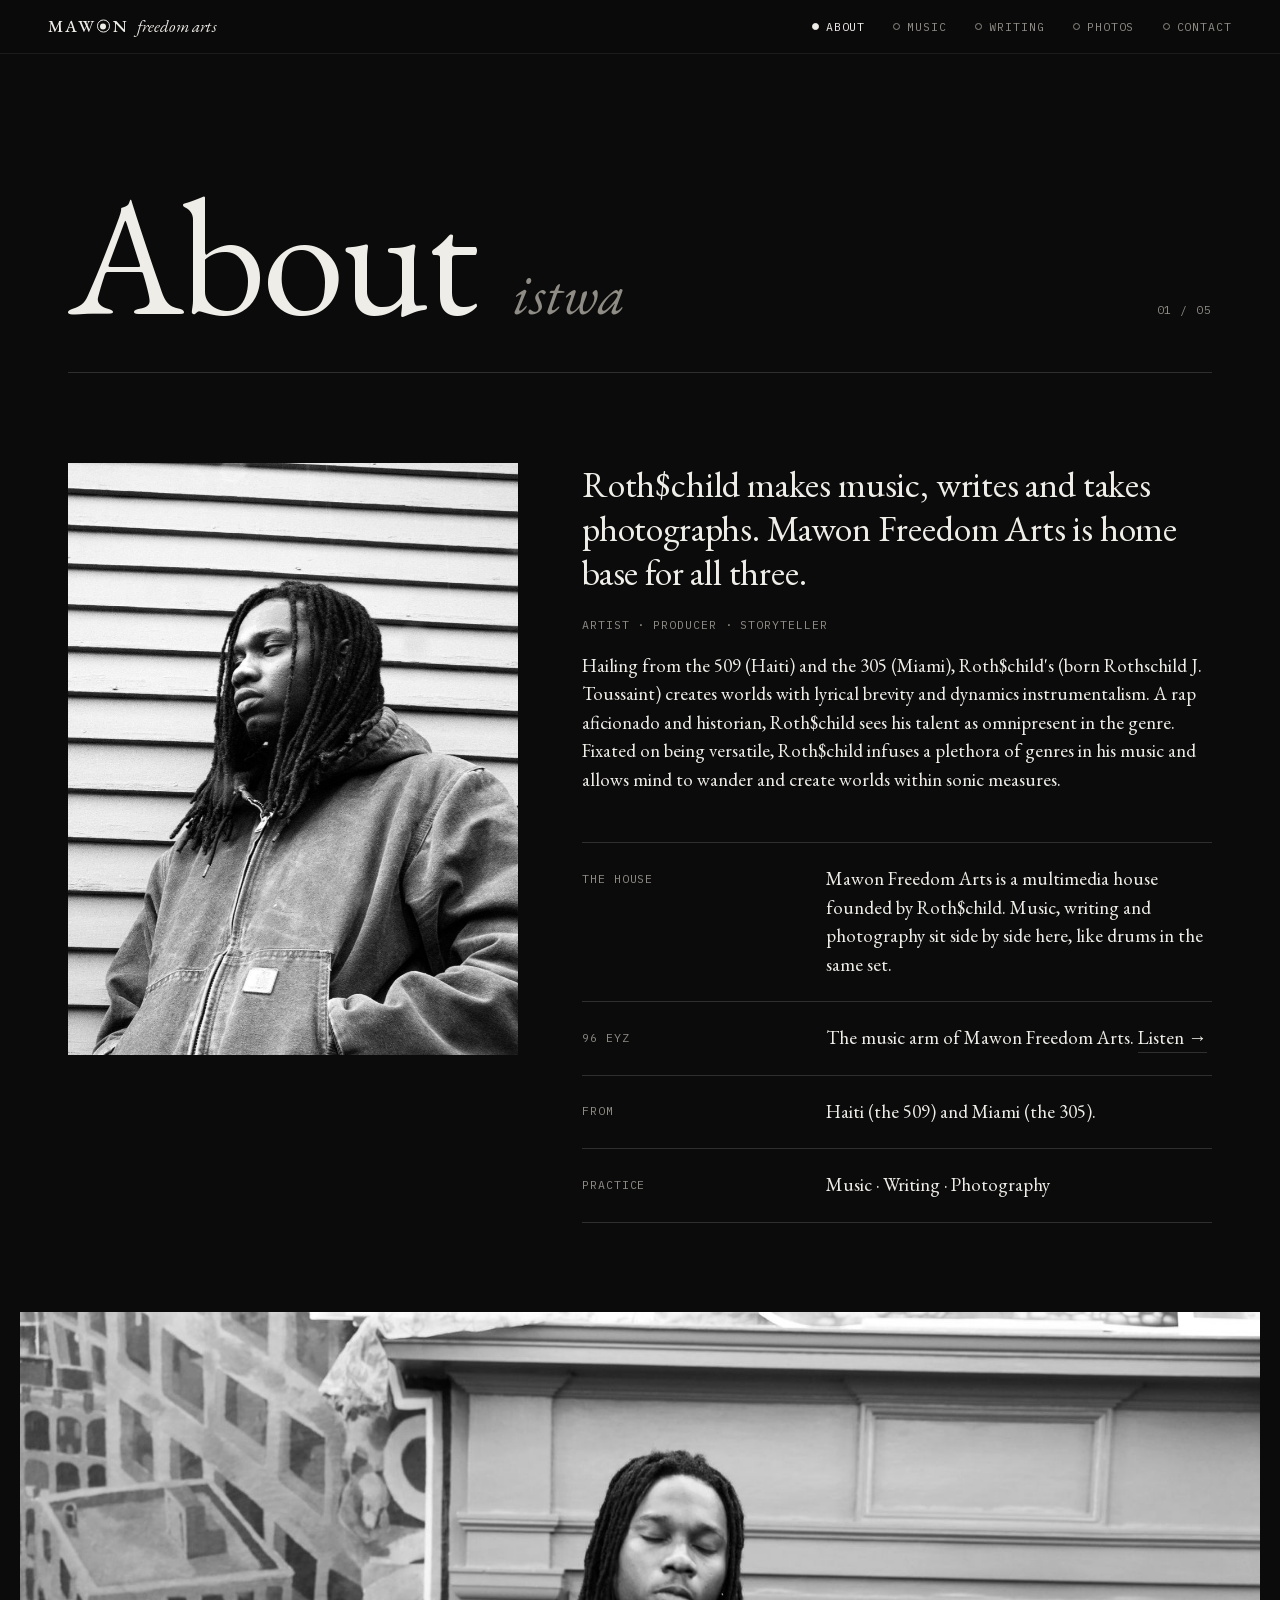
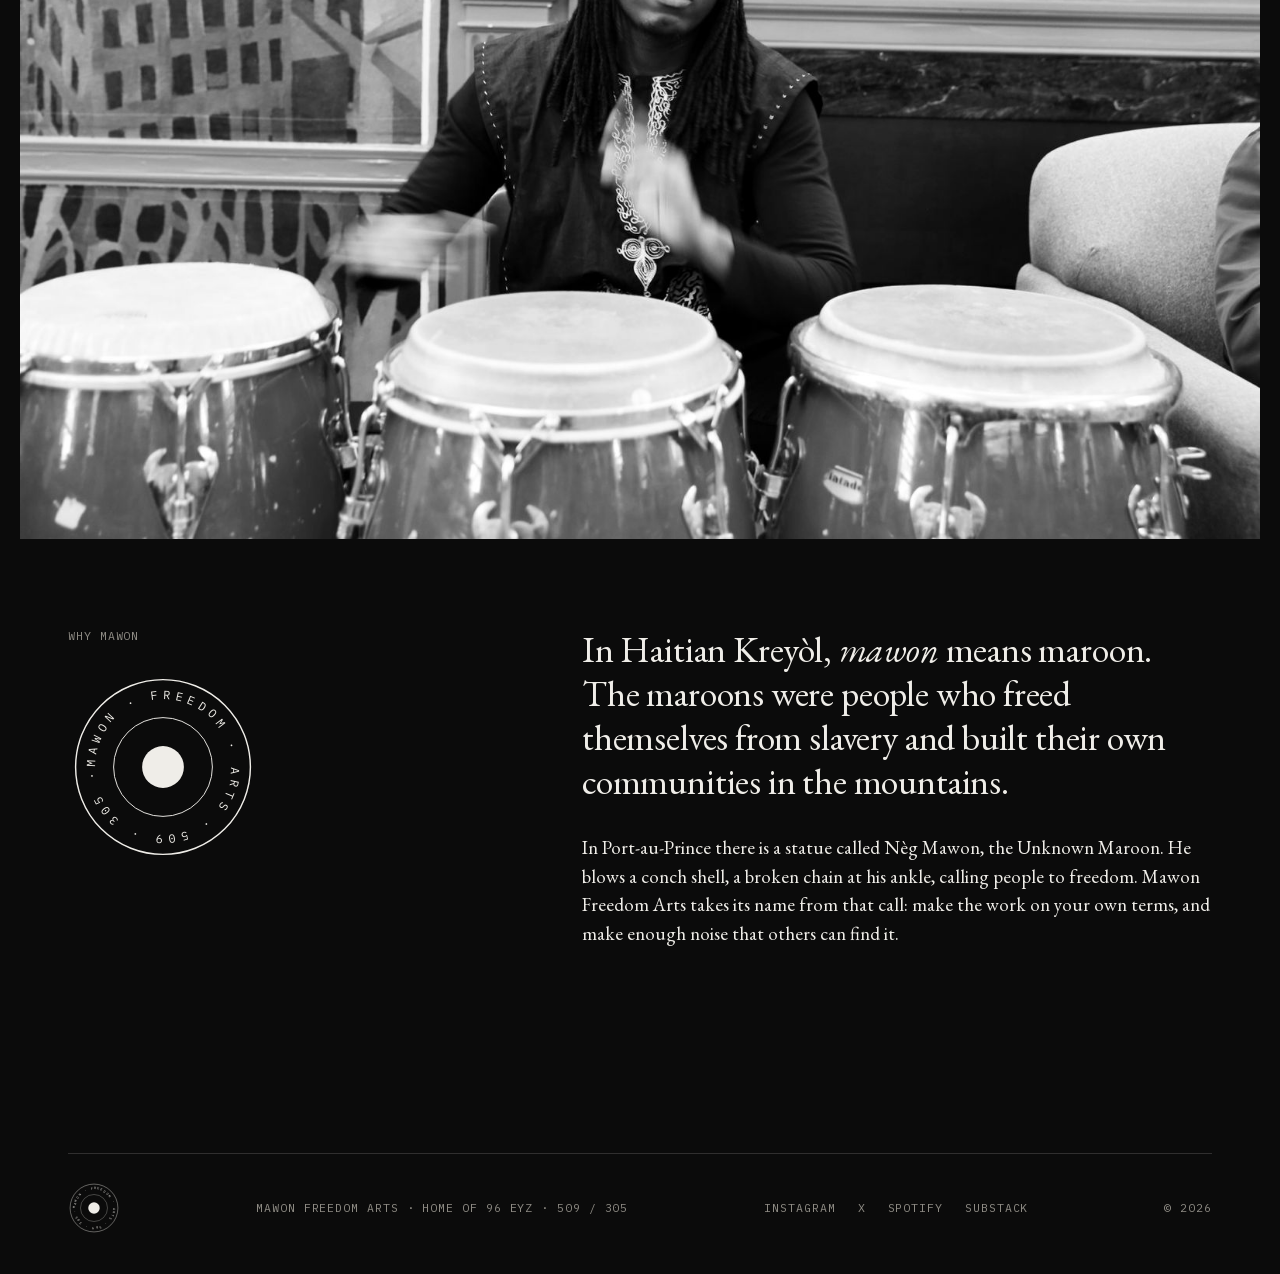
==== commit a051c855: "Add Writing my Wrongs, 96 EYZ emblem, Music-centered set and day version - Writing: the beach Polaro" ====
--- a/about/index.html
+++ b/about/index.html
@@ -3,12 +3,14 @@
 <head>
   <meta charset="utf-8">
   <meta name="viewport" content="width=device-width, initial-scale=1, viewport-fit=cover">
-  <title>About — Mawon Freedom Arts</title>
-  <meta name="description" content="Roth$child — born Rothschild J. Toussaint — and the story behind Mawon Freedom Arts.">
+  <title>About · Mawon Freedom Arts</title>
+  <meta name="description" content="Roth$child (born Rothschild J. Toussaint) and the story behind Mawon Freedom Arts.">
   <meta name="theme-color" content="#0b0b0b">
-  <meta property="og:title" content="About — Mawon Freedom Arts">
-  <meta property="og:description" content="Roth$child — born Rothschild J. Toussaint — and the story behind Mawon Freedom Arts.">
-  <meta property="og:image" content="../assets/img/og.jpg">
+  <meta property="og:title" content="About · Mawon Freedom Arts">
+  <meta property="og:description" content="Roth$child (born Rothschild J. Toussaint) and the story behind Mawon Freedom Arts.">
+  <meta property="og:type" content="website">
+  <meta property="og:url" content="https://rothschildt.github.io/-96eyz-site/about/">
+  <meta property="og:image" content="https://rothschildt.github.io/-96eyz-site/assets/img/og.jpg">
   <meta name="twitter:card" content="summary_large_image">
   <link rel="icon" href="../assets/favicon.svg" type="image/svg+xml">
   <link rel="preload" href="../assets/fonts/eb-garamond.woff2" as="font" type="font/woff2" crossorigin>
@@ -23,11 +25,11 @@
       <span class="wm-b">freedom arts</span>
     </a>
     <nav class="site-nav" aria-label="Main">
-    <a href="../about/" aria-current="page">About</a>
-    <a href="../music/">Music</a>
-    <a href="../writing/">Writing</a>
-    <a href="../photos/">Photos</a>
-    <a href="../contact/">Contact</a>
+      <a href="../about/" aria-current="page">About</a>
+      <a href="../music/">Music</a>
+      <a href="../writing/">Writing</a>
+      <a href="../photos/">Photos</a>
+      <a href="../contact/">Contact</a>
     </nav>
   </header>
 
@@ -44,24 +46,24 @@
              alt="Roth$child in a worn canvas work jacket, locs falling past the shoulders, against pale clapboard siding.">
       </figure>
       <div>
-        <p class="lede">Roth$child — born Rothschild J. Toussaint — builds worlds out of sound, word and image. Mawon Freedom Arts is where they live.</p>
+        <p class="lede">Roth$child makes music, writes and takes photographs. Mawon Freedom Arts is home base for all three.</p>
+        <p class="label muted tagline">Artist · Producer · Storyteller</p>
         <div class="prose">
-          <p>Hailing from the 509 (Haiti) and the 305 (Miami), Roth$child creates worlds with lyrical brevity and dynamic instrumentalism. A rap aficionado and historian, he sees his talent as omnipresent in the genre.</p>
-          <p>Fixated on being versatile, he infuses a plethora of genres into his music and lets his mind wander — creating worlds within sonic measures.</p>
+          <p>Hailing from the 509 (Haiti) and the 305 (Miami), Roth$child's (born Rothschild J. Toussaint) creates worlds with lyrical brevity and dynamics instrumentalism. A rap aficionado and historian, Roth$child sees his talent as omnipresent in the genre. Fixated on being versatile, Roth$child infuses a plethora of genres in his music and allows mind to wander and create worlds within sonic measures.</p>
         </div>
 
         <div class="rows" style="margin-top: 48px">
           <div class="row">
             <span class="label">The house</span>
-            <div><p>Mawon Freedom Arts is a multimedia house founded by Roth$child. Music, writing and photography sit side by side here — different drums in the same set.</p></div>
+            <div><p>Mawon Freedom Arts is a multimedia house founded by Roth$child. Music, writing and photography sit side by side here, like drums in the same set.</p></div>
           </div>
           <div class="row">
             <span class="label">96 EYZ</span>
-            <div><p>The music arm of Mawon Freedom Arts. The records live there. <a class="arrow-link" href="../music/">Listen →</a></p></div>
+            <div><p>The music arm of Mawon Freedom Arts. <a class="arrow-link" href="../music/">Listen →</a></p></div>
           </div>
           <div class="row">
             <span class="label">From</span>
-            <div><p>The 509 and the 305 — Haiti and Miami.</p></div>
+            <div><p>Haiti (the 509) and Miami (the 305).</p></div>
           </div>
           <div class="row">
             <span class="label">Practice</span>
@@ -78,17 +80,21 @@
     </figure>
 
     <section class="block split">
-      <span class="label muted">Why mawon</span>
+      <div class="why-mark">
+        <span class="label muted">Why mawon</span>
+        <svg class="seal seal-lg" viewBox="0 0 200 200" role="img" aria-label="Mawon Freedom Arts seal"><defs><path id="about-seal-path" d="M100,100 m-72,0 a72,72 0 1,1 144,0 a72,72 0 1,1 -144,0"/></defs><circle cx="100" cy="100" r="92" fill="none" stroke="currentColor" stroke-width="1.5"/><circle cx="100" cy="100" r="52" fill="none" stroke="currentColor" stroke-width="1"/><circle cx="100" cy="100" r="22" fill="currentColor"/><text font-family="IBM Plex Mono, monospace" font-size="12.5" fill="currentColor"><textPath href="#about-seal-path" textLength="446" lengthAdjust="spacing">MAWON · FREEDOM · ARTS · 509 · 305 · </textPath></text></svg>
+      </div>
       <div>
-        <p class="lede">In Haitian Kreyòl, <i>mawon</i> names the maroons — the people who freed themselves from slavery and built their own communities in the mountains.</p>
+        <p class="lede">In Haitian Kreyòl, <i>mawon</i> means maroon. The maroons were people who freed themselves from slavery and built their own communities in the mountains.</p>
         <div class="prose">
-          <p>In Port-au-Prince, Nèg Mawon — the Unknown Maroon — blows a conch shell, a broken chain at his ankle, calling people to freedom. Mawon Freedom Arts takes its name from that call: make the work on your own terms, and make enough noise that others can find their way to it.</p>
+          <p>In Port-au-Prince there is a statue called Nèg Mawon, the Unknown Maroon. He blows a conch shell, a broken chain at his ankle, calling people to freedom. Mawon Freedom Arts takes its name from that call: make the work on your own terms, and make enough noise that others can find it.</p>
         </div>
       </div>
     </section>
   </main>
 
   <footer class="site-foot label">
+    <a class="foot-seal" href="../" aria-label="Mawon Freedom Arts, home"><svg class="seal" viewBox="0 0 200 200" aria-hidden="true"><defs><path id="foot-seal-path" d="M100,100 m-72,0 a72,72 0 1,1 144,0 a72,72 0 1,1 -144,0"/></defs><circle cx="100" cy="100" r="92" fill="none" stroke="currentColor" stroke-width="1.5"/><circle cx="100" cy="100" r="52" fill="none" stroke="currentColor" stroke-width="1"/><circle cx="100" cy="100" r="22" fill="currentColor"/><text font-family="IBM Plex Mono, monospace" font-size="12.5" fill="currentColor"><textPath href="#foot-seal-path" textLength="446" lengthAdjust="spacing">MAWON · FREEDOM · ARTS · 509 · 305 · </textPath></text></svg></a>
     <span>Mawon Freedom Arts · home of 96 EYZ · 509 / 305</span>
     <span class="socials">
       <a href="https://www.instagram.com/rothschildd_/" target="_blank" rel="noopener">Instagram</a>
--- a/assets/css/site.css
+++ b/assets/css/site.css
@@ -1,4 +1,4 @@
-/* Mawon Freedom Arts — shared styles
+/* Mawon Freedom Arts: shared styles
    Black stage, white page. Two typefaces: EB Garamond (voice) + IBM Plex Mono (labels).
    Both are self-hosted (SIL Open Font License), latin subset. */
 
@@ -22,8 +22,8 @@
   --max: 1240px;
 }
 
-/* the writing room is a white page */
-.paper {
+/* the writing room is a white page (and version B of the home page is a white stage) */
+.paper, .day {
   --bg: #f2f0eb;
   --fg: #121212;
   --muted: #6c6961;
@@ -163,7 +163,11 @@
   display: flex; flex-wrap: wrap; gap: 16px 32px; justify-content: space-between; align-items: baseline;
   border-top: 1px solid var(--line); color: var(--muted);
 }
+.site-foot { align-items: center; }
 .site-foot a { text-decoration: none; }
+.foot-seal { display: block; color: var(--fg); line-height: 0; }
+.foot-seal .seal { width: 52px; height: 52px; transition: transform 0.6s ease; }
+.foot-seal:hover .seal { transform: rotate(-30deg); }
 .site-foot a:hover { color: var(--fg); }
 .site-foot .socials { display: flex; gap: 22px; }
 
@@ -174,7 +178,7 @@
 }
 
 /* ===================================================================
-   HOME — the set
+   HOME: the set
    =================================================================== */
 .home { height: 100vh; height: 100dvh; overflow: hidden; background: #070707; }
 
@@ -193,6 +197,9 @@
 
 .head-right { display: flex; align-items: center; gap: 22px; }
 .head-right a { text-decoration: none; }
+.eyz-link { display: inline-flex; align-items: center; gap: 8px; }
+.emblem-sm { width: 22px; height: 22px; }
+.day .emblem-sm, .paper .emblem { filter: invert(1); }
 .head-right a:hover { text-decoration: underline; }
 .sound-toggle {
   display: inline-flex; align-items: center; gap: 8px;
@@ -269,6 +276,9 @@
 }
 .curtain.down { opacity: 1; }
 .curtain.paper { background: #f2f0eb; }
+
+.home.day { background: #f2f0eb; }
+.day .masthead { color: #e6e3dc; }
 
 @media (max-width: 720px) {
   .home-head { padding-top: 16px; }
@@ -299,6 +309,10 @@
 .prose p { margin: 0 0 1em; max-width: 34em; }
 .prose p:last-child { margin-bottom: 0; }
 .lede + .prose { margin-top: 1.6em; }
+.tagline { margin: 22px 0 0; }
+.tagline + .prose { margin-top: 1em; }
+.why-mark { display: grid; gap: 28px; align-content: start; }
+.seal-lg { width: min(200px, 60%); height: auto; color: var(--fg); }
 
 figure { margin: 0; }
 figcaption { margin-top: 10px; color: var(--muted); }
@@ -306,11 +320,14 @@
 .bleed img { width: 100%; }
 
 /* music */
+.eyz { display: grid; grid-template-columns: minmax(180px, 380px) minmax(0, 1fr); gap: clamp(28px, 5vw, 72px); align-items: center; }
+.eyz .emblem { width: 100%; height: auto; }
+.eyz .lede { margin-top: 20px; }
 .eyz-mark {
   margin: 0; font-weight: 500; letter-spacing: -0.04em; line-height: 0.8;
-  font-size: clamp(96px, 24vw, 340px); white-space: nowrap;
-}
-.eyz-mark .dot { display: inline-block; width: 0.09em; height: 0.09em; border-radius: 50%; background: var(--signal); vertical-align: 0.62em; margin-left: 0.04em; }
+  font-size: clamp(72px, 13vw, 210px); white-space: nowrap;
+}
+@media (max-width: 720px) { .eyz { grid-template-columns: 1fr; } .eyz .emblem { width: min(280px, 72vw); } }
 .release { display: grid; grid-template-columns: minmax(0, 5fr) minmax(0, 7fr); gap: clamp(28px, 5vw, 80px); align-items: end; }
 @media (max-width: 860px) { .release { grid-template-columns: 1fr; } }
 .release h2 { margin: 6px 0 28px; font-weight: 400; font-style: italic; font-size: clamp(40px, 6vw, 76px); line-height: 0.95; letter-spacing: -0.01em; }
@@ -330,38 +347,53 @@
 .embed { border: 0; width: 100%; height: 352px; border-radius: 12px; background: #121212; }
 
 /* writing: the white page */
-.index { border-top: 1px solid var(--line); }
-.index-head, .entry {
-  display: grid; grid-template-columns: 64px minmax(0, 1fr) 140px; gap: 20px; align-items: baseline;
-  padding: 14px 0; border-bottom: 1px solid var(--line);
-}
-.index-head { color: var(--muted); }
-.entry { text-decoration: none; padding: 22px 0; }
-.entry-title { font-size: clamp(24px, 3vw, 34px); line-height: 1.1; }
-.entry:hover .entry-title { font-style: italic; }
-.index-head > :last-child, .entry-where { text-align: right; }
-.entry.lead { padding: clamp(28px, 5vw, 56px) 0; }
-.entry.lead .entry-title { font-size: clamp(44px, 7.5vw, 104px); line-height: 0.95; letter-spacing: -0.02em; }
+.feature {
+  display: grid; grid-template-columns: minmax(0, 5fr) minmax(0, 7fr); gap: clamp(32px, 6vw, 96px); align-items: center;
+  padding: clamp(32px, 5vw, 64px) 0 clamp(40px, 7vw, 96px); border-top: 1px solid var(--line); border-bottom: 1px solid var(--line);
+}
+.feature h2 { margin: 12px 0 20px; font-weight: 400; font-size: clamp(48px, 7vw, 104px); line-height: 0.92; letter-spacing: -0.02em; }
+.feature h2 a { text-decoration: none; }
+.feature h2 a:hover { font-style: italic; }
+.feature-links { display: flex; flex-wrap: wrap; gap: 16px 28px; align-items: center; }
+@media (max-width: 860px) { .feature { grid-template-columns: 1fr; } }
+.dek { margin: 0 0 28px; max-width: 30em; font-style: italic; font-size: clamp(19px, 1.8vw, 23px); line-height: 1.45; color: var(--muted); }
+
+.polaroid {
+  justify-self: center; width: 100%; max-width: 440px; margin: 0;
+  background: #fff; padding: 14px 14px 0; transform: rotate(-1.6deg);
+  box-shadow: 0 1px 2px rgba(0, 0, 0, 0.08), 0 14px 34px -14px rgba(0, 0, 0, 0.3);
+}
+.polaroid img { width: 100%; height: auto; }
+.polaroid figcaption { margin: 0; min-height: 58px; padding: 16px 4px; text-align: center; font: italic 18px/1.2 var(--serif); color: #5a5852; }
+.polaroid.inset { display: block; max-width: 360px; margin: 2.4em auto; transform: rotate(1.2deg); }
+
 .subscribe { display: flex; flex-wrap: wrap; align-items: center; justify-content: space-between; gap: 20px; }
 .subscribe p { margin: 0; font-size: clamp(22px, 2.6vw, 30px); }
-@media (max-width: 640px) {
-  .index-head { display: none; }
-  .entry { grid-template-columns: 1fr; gap: 6px; }
-  .entry-where { text-align: left; }
-}
-.empty { padding: clamp(40px, 8vw, 96px) 0; border-bottom: 1px solid var(--line); }
-.empty p { margin: 0 0 18px; font-size: clamp(22px, 2.6vw, 30px); line-height: 1.25; max-width: 22em; }
-.forms { display: flex; flex-wrap: wrap; gap: 8px 24px; margin-top: 28px; color: var(--muted); }
+
+.reading { max-width: 720px; margin: 0 auto; padding-top: clamp(40px, 8vw, 96px); }
+.back { display: inline-block; margin-bottom: 40px; text-decoration: none; color: var(--muted); }
+.back:hover { color: var(--fg); }
+.read-head { padding-bottom: 36px; margin-bottom: 40px; border-bottom: 1px solid var(--line); }
+.read-head h1 { margin: 12px 0 20px; font-weight: 400; font-size: clamp(52px, 9vw, 112px); line-height: 0.92; letter-spacing: -0.02em; }
+.read-head .dek { margin-bottom: 0; }
+.read-body p { margin: 0 0 1.15em; font-size: 21px; line-height: 1.62; }
+.read-body > p:first-child::first-letter { float: left; font-size: 4.1em; line-height: 0.82; padding: 0.06em 0.08em 0 0; }
+.read-body .signoff { margin-bottom: 0.3em; }
+.read-body .signoff + .signoff { font-style: italic; }
+.read-foot { display: flex; flex-wrap: wrap; gap: 12px 24px; margin-top: 48px; padding-top: 24px; border-top: 1px solid var(--line); color: var(--muted); }
+@media (max-width: 640px) { .read-body p { font-size: 19px; } }
 
 /* photos */
-.shots { display: grid; grid-template-columns: repeat(2, minmax(0, 1fr)); gap: clamp(12px, 2vw, 24px); }
+.shots { display: grid; grid-template-columns: repeat(6, minmax(0, 1fr)); gap: clamp(12px, 2vw, 24px); }
+.shot { grid-column: span 3; }
+.shot.third { grid-column: span 2; }
 .shot.wide { grid-column: 1 / -1; }
 .shot button { all: unset; display: block; width: 100%; cursor: zoom-in; }
 .shot button:focus-visible { outline: 1px solid var(--fg); outline-offset: 4px; }
 .shot img { width: 100%; height: auto; transition: opacity 0.3s; }
 .shot:not(.wide) img { aspect-ratio: 3 / 4; object-fit: cover; }
 .shot button:hover img { opacity: 0.86; }
-@media (max-width: 640px) { .shots { grid-template-columns: 1fr; } }
+@media (max-width: 640px) { .shots { grid-template-columns: 1fr; } .shot, .shot.third { grid-column: 1 / -1; } }
 
 .lightbox {
   border: 0; padding: 0; margin: 0; max-width: none; max-height: none;
@@ -418,16 +450,9 @@
 .mark figcaption { margin: 0; text-transform: none; letter-spacing: 0.02em; font-size: 12px; }
 .mark figcaption b { color: var(--fg); font-weight: 500; }
 .wm-xl { font-size: clamp(30px, 6vw, 84px); }
-.stack { margin: 0; display: grid; line-height: 0.95; font-size: clamp(30px, 3.6vw, 48px); }
-.stack span { font-weight: 500; letter-spacing: 0.16em; }
-.stack i { font-size: 1.15em; }
 .seal { width: min(190px, 70%); height: auto; }
-.mfa { margin: 0; font-size: clamp(56px, 7vw, 96px); font-weight: 500; letter-spacing: 0.04em; }
-.mfa span { color: var(--muted); font-weight: 400; margin: 0 0.06em; }
-.brackets { margin: 0; font-size: clamp(26px, 2.6vw, 34px); white-space: nowrap; }
-.brackets span { color: var(--muted); font-weight: 400; }
-.runon { margin: 0; font-family: var(--mono); font-size: clamp(16px, 1.7vw, 22px); letter-spacing: 0.02em; }
-.lockups { gap: 18px; }
+.mark .emblem { width: min(220px, 75%); height: auto; }
+.lockups { gap: 8px; }
 .lockups p { margin: 0; display: flex; flex-wrap: wrap; align-items: baseline; justify-content: center; gap: 4px 16px; }
 .lockups .eyz { font-size: clamp(36px, 5vw, 64px); font-weight: 500; letter-spacing: -0.03em; }
 @media (max-width: 860px) { .marks { grid-template-columns: 1fr; } .mark-wide { grid-column: auto; } .mark { min-height: 240px; } }
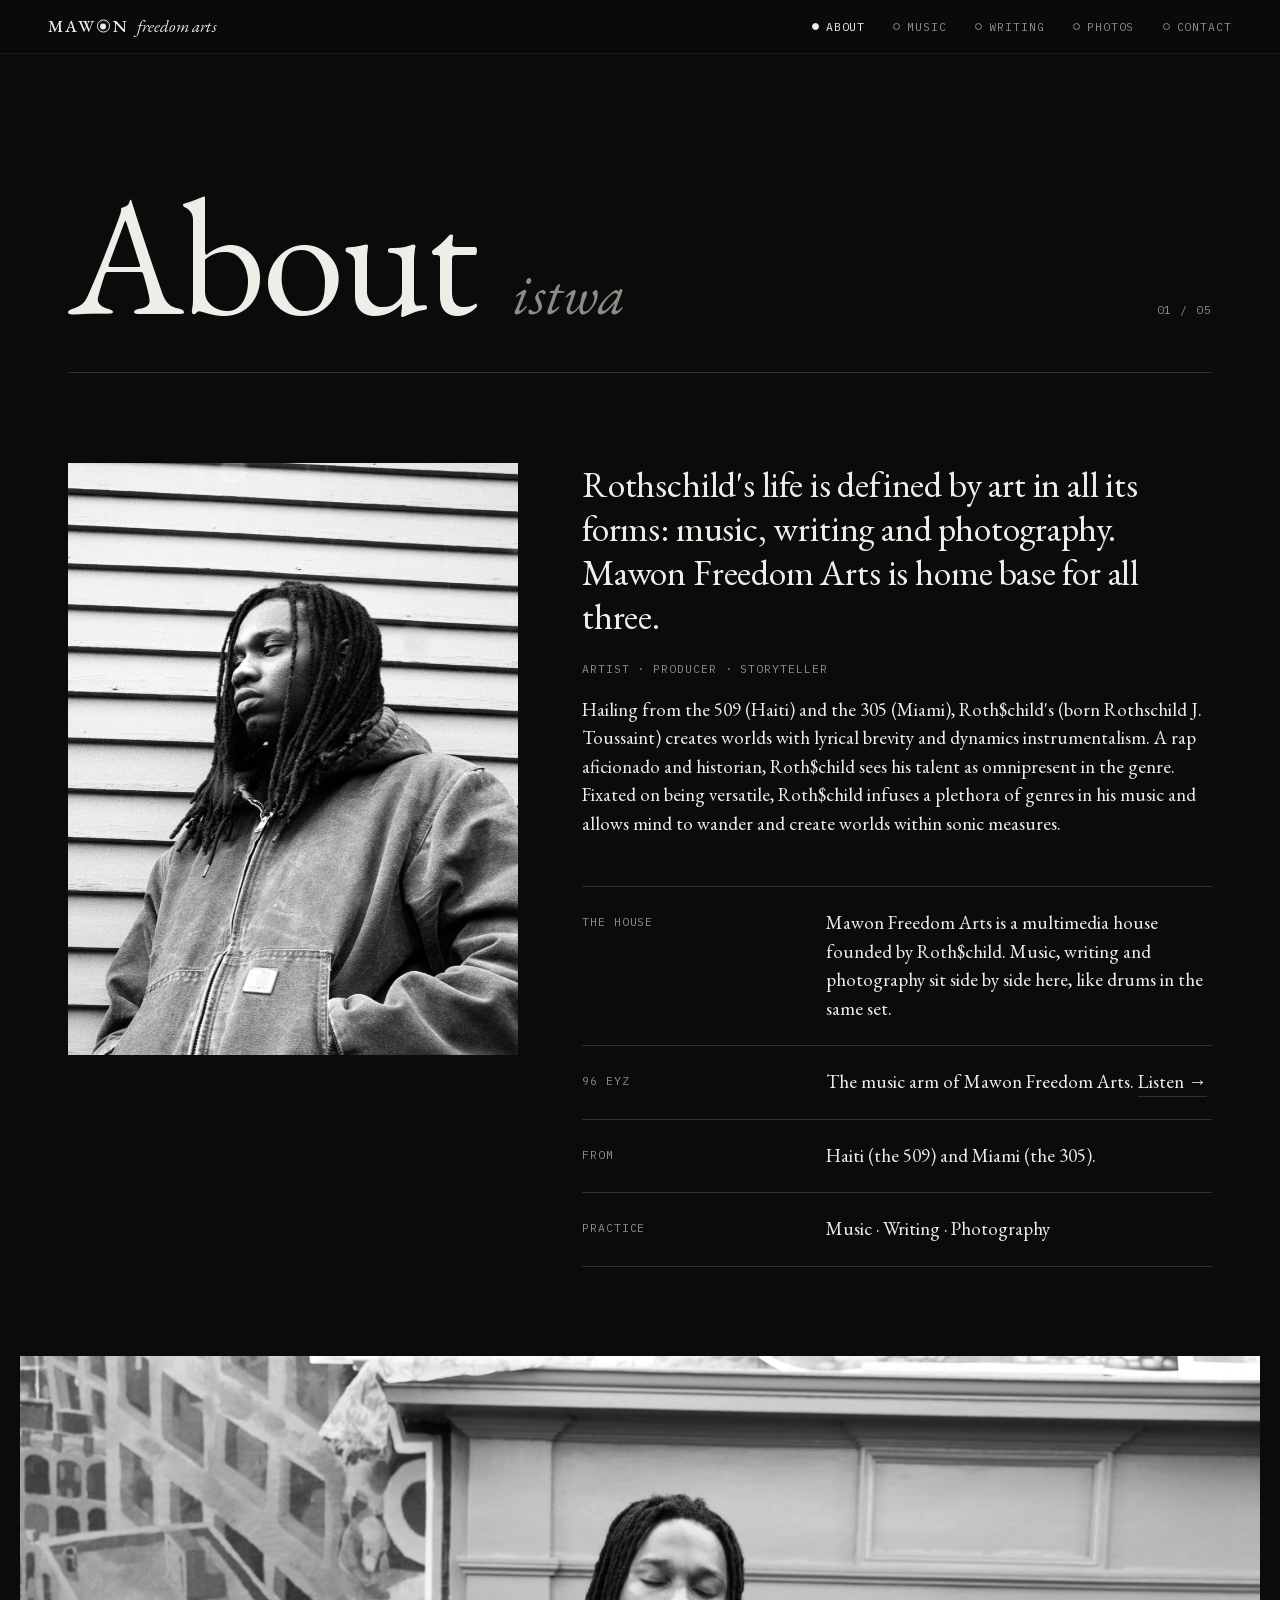
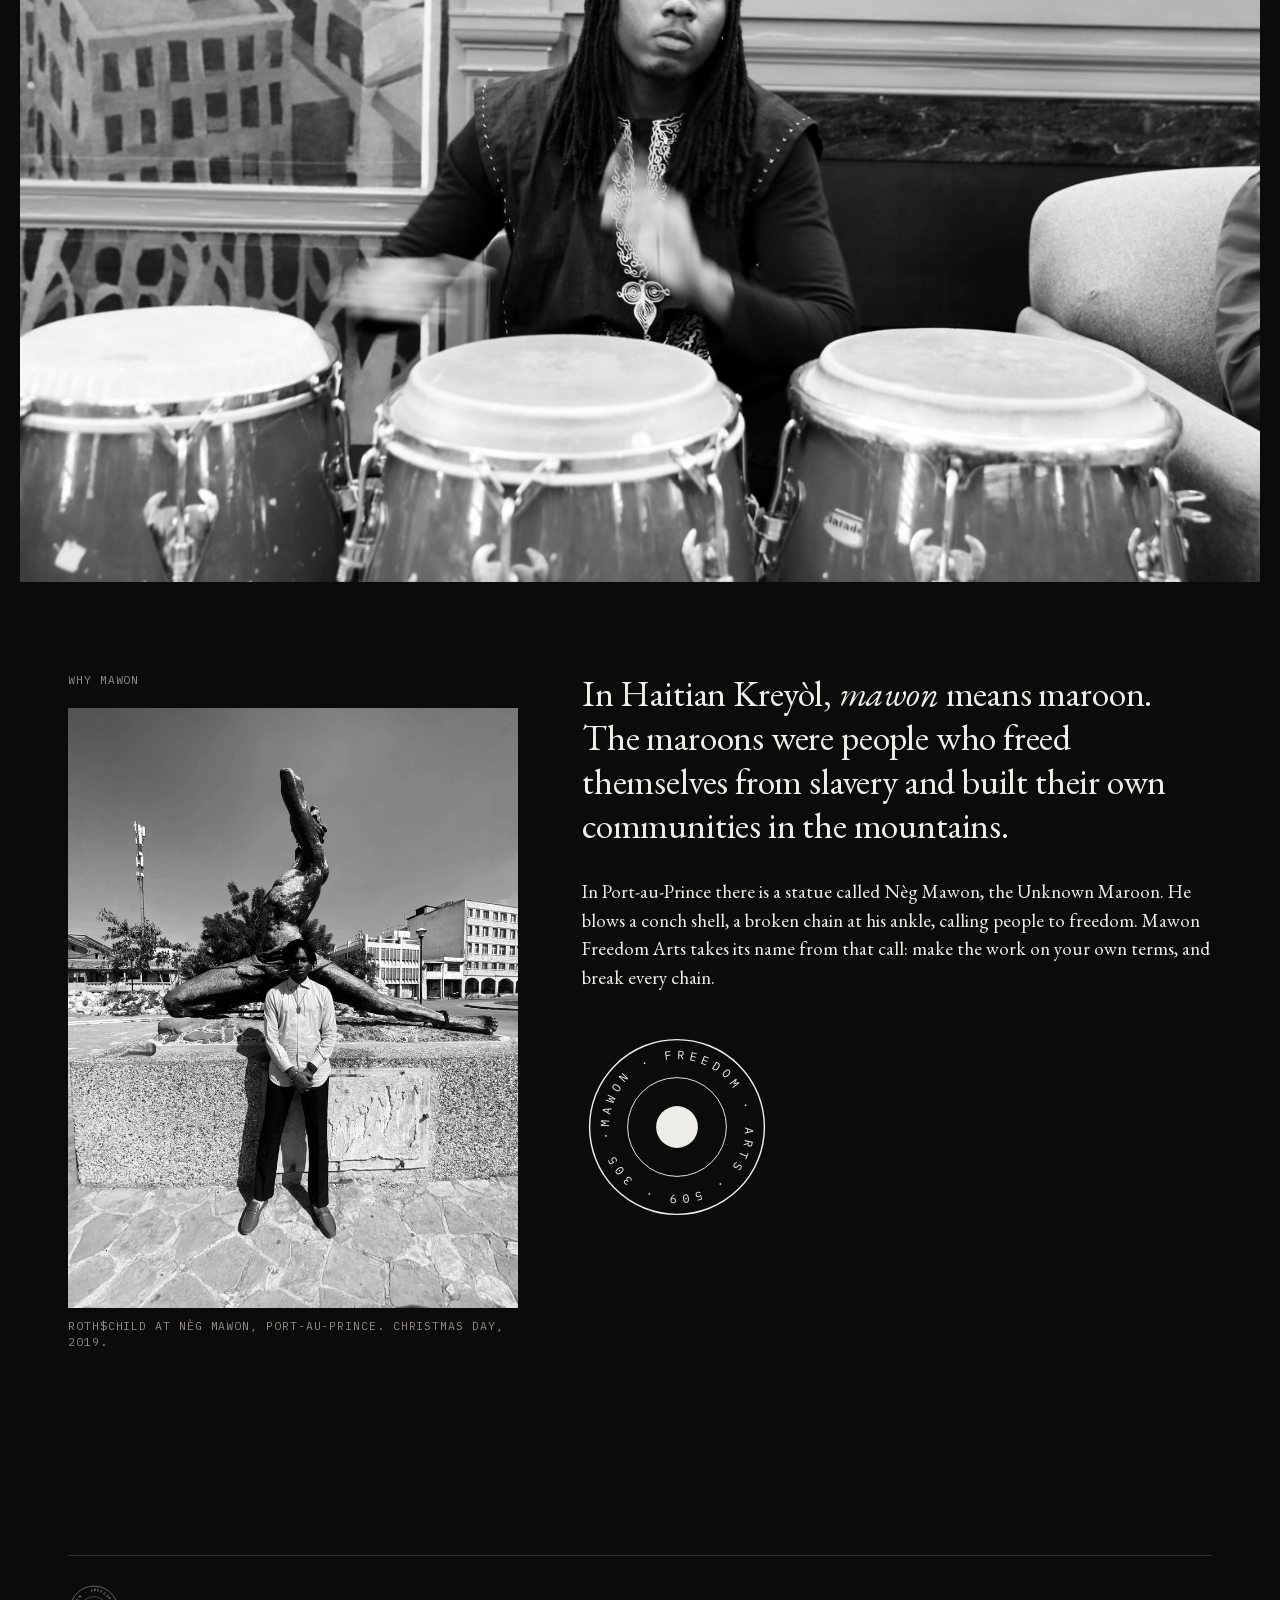
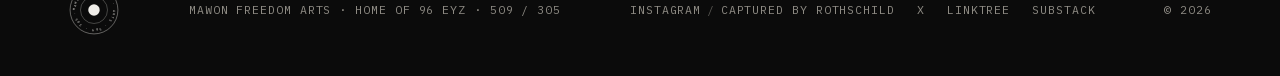
==== commit 1c6d23c5: "Add Nèg Mawon and early photos, copy edits, keep the night stage only - About: new opening line, and" ====
--- a/about/index.html
+++ b/about/index.html
@@ -46,7 +46,7 @@
              alt="Roth$child in a worn canvas work jacket, locs falling past the shoulders, against pale clapboard siding.">
       </figure>
       <div>
-        <p class="lede">Roth$child makes music, writes and takes photographs. Mawon Freedom Arts is home base for all three.</p>
+        <p class="lede">Rothschild's life is defined by art in all its forms: music, writing and photography. Mawon Freedom Arts is home base for all three.</p>
         <p class="label muted tagline">Artist · Producer · Storyteller</p>
         <div class="prose">
           <p>Hailing from the 509 (Haiti) and the 305 (Miami), Roth$child's (born Rothschild J. Toussaint) creates worlds with lyrical brevity and dynamics instrumentalism. A rap aficionado and historian, Roth$child sees his talent as omnipresent in the genre. Fixated on being versatile, Roth$child infuses a plethora of genres in his music and allows mind to wander and create worlds within sonic measures.</p>
@@ -82,13 +82,19 @@
     <section class="block split">
       <div class="why-mark">
         <span class="label muted">Why mawon</span>
-        <svg class="seal seal-lg" viewBox="0 0 200 200" role="img" aria-label="Mawon Freedom Arts seal"><defs><path id="about-seal-path" d="M100,100 m-72,0 a72,72 0 1,1 144,0 a72,72 0 1,1 -144,0"/></defs><circle cx="100" cy="100" r="92" fill="none" stroke="currentColor" stroke-width="1.5"/><circle cx="100" cy="100" r="52" fill="none" stroke="currentColor" stroke-width="1"/><circle cx="100" cy="100" r="22" fill="currentColor"/><text font-family="IBM Plex Mono, monospace" font-size="12.5" fill="currentColor"><textPath href="#about-seal-path" textLength="446" lengthAdjust="spacing">MAWON · FREEDOM · ARTS · 509 · 305 · </textPath></text></svg>
+        <figure>
+          <img src="../assets/img/negmawon-visit-sm.jpg" srcset="../assets/img/negmawon-visit-sm.jpg 800w, ../assets/img/negmawon-visit.jpg 1500w"
+               sizes="(max-width: 860px) 100vw, 40vw" width="800" height="1067" loading="lazy"
+               alt="Roth$child standing in front of the Nèg Mawon statue in Port-au-Prince under a clear sky.">
+          <figcaption class="label">Roth$child at Nèg Mawon, Port-au-Prince. Christmas Day, 2019.</figcaption>
+        </figure>
       </div>
       <div>
         <p class="lede">In Haitian Kreyòl, <i>mawon</i> means maroon. The maroons were people who freed themselves from slavery and built their own communities in the mountains.</p>
         <div class="prose">
-          <p>In Port-au-Prince there is a statue called Nèg Mawon, the Unknown Maroon. He blows a conch shell, a broken chain at his ankle, calling people to freedom. Mawon Freedom Arts takes its name from that call: make the work on your own terms, and make enough noise that others can find it.</p>
+          <p>In Port-au-Prince there is a statue called Nèg Mawon, the Unknown Maroon. He blows a conch shell, a broken chain at his ankle, calling people to freedom. Mawon Freedom Arts takes its name from that call: make the work on your own terms, and break every chain.</p>
         </div>
+        <svg class="seal seal-end" viewBox="0 0 200 200" role="img" aria-label="Mawon Freedom Arts seal"><defs><path id="about-seal-path" d="M100,100 m-72,0 a72,72 0 1,1 144,0 a72,72 0 1,1 -144,0"/></defs><circle cx="100" cy="100" r="92" fill="none" stroke="currentColor" stroke-width="1.5"/><circle cx="100" cy="100" r="52" fill="none" stroke="currentColor" stroke-width="1"/><circle cx="100" cy="100" r="22" fill="currentColor"/><text font-family="IBM Plex Mono, monospace" font-size="12.5" fill="currentColor"><textPath href="#about-seal-path" textLength="446" lengthAdjust="spacing">MAWON · FREEDOM · ARTS · 509 · 305 · </textPath></text></svg>
       </div>
     </section>
   </main>
@@ -97,9 +103,9 @@
     <a class="foot-seal" href="../" aria-label="Mawon Freedom Arts, home"><svg class="seal" viewBox="0 0 200 200" aria-hidden="true"><defs><path id="foot-seal-path" d="M100,100 m-72,0 a72,72 0 1,1 144,0 a72,72 0 1,1 -144,0"/></defs><circle cx="100" cy="100" r="92" fill="none" stroke="currentColor" stroke-width="1.5"/><circle cx="100" cy="100" r="52" fill="none" stroke="currentColor" stroke-width="1"/><circle cx="100" cy="100" r="22" fill="currentColor"/><text font-family="IBM Plex Mono, monospace" font-size="12.5" fill="currentColor"><textPath href="#foot-seal-path" textLength="446" lengthAdjust="spacing">MAWON · FREEDOM · ARTS · 509 · 305 · </textPath></text></svg></a>
     <span>Mawon Freedom Arts · home of 96 EYZ · 509 / 305</span>
     <span class="socials">
-      <a href="https://www.instagram.com/rothschildd_/" target="_blank" rel="noopener">Instagram</a>
+      <span class="pair-links"><a href="https://www.instagram.com/rothschildd_/" target="_blank" rel="noopener">Instagram</a><span class="slash" aria-hidden="true">/</span><a href="https://www.instagram.com/capturedbyrothschild/" target="_blank" rel="noopener">Captured by Rothschild</a></span>
       <a href="https://x.com/RothschildSFG" target="_blank" rel="noopener">X</a>
-      <a href="https://open.spotify.com/artist/24g9kNkE5XKPFGsnenP1is" target="_blank" rel="noopener">Spotify</a>
+      <a href="https://linktr.ee/RothschildT" target="_blank" rel="noopener">Linktree</a>
       <a href="https://rothschild2000.substack.com" target="_blank" rel="noopener">Substack</a>
     </span>
     <span>© <span data-year>2026</span></span>
--- a/assets/css/site.css
+++ b/assets/css/site.css
@@ -22,8 +22,8 @@
   --max: 1240px;
 }
 
-/* the writing room is a white page (and version B of the home page is a white stage) */
-.paper, .day {
+/* the writing room is a white page */
+.paper {
   --bg: #f2f0eb;
   --fg: #121212;
   --muted: #6c6961;
@@ -169,7 +169,8 @@
 .foot-seal .seal { width: 52px; height: 52px; transition: transform 0.6s ease; }
 .foot-seal:hover .seal { transform: rotate(-30deg); }
 .site-foot a:hover { color: var(--fg); }
-.site-foot .socials { display: flex; gap: 22px; }
+.site-foot .socials { display: flex; flex-wrap: wrap; gap: 8px 22px; }
+.slash { margin: 0 0.5em; color: var(--muted); opacity: 0.6; }
 
 /* fade in from the curtain the home page drops */
 @media (prefers-reduced-motion: no-preference) {
@@ -199,7 +200,7 @@
 .head-right a { text-decoration: none; }
 .eyz-link { display: inline-flex; align-items: center; gap: 8px; }
 .emblem-sm { width: 22px; height: 22px; }
-.day .emblem-sm, .paper .emblem { filter: invert(1); }
+.paper .emblem { filter: invert(1); }
 .head-right a:hover { text-decoration: underline; }
 .sound-toggle {
   display: inline-flex; align-items: center; gap: 8px;
@@ -276,9 +277,6 @@
 }
 .curtain.down { opacity: 1; }
 .curtain.paper { background: #f2f0eb; }
-
-.home.day { background: #f2f0eb; }
-.day .masthead { color: #e6e3dc; }
 
 @media (max-width: 720px) {
   .home-head { padding-top: 16px; }
@@ -311,8 +309,8 @@
 .lede + .prose { margin-top: 1.6em; }
 .tagline { margin: 22px 0 0; }
 .tagline + .prose { margin-top: 1em; }
-.why-mark { display: grid; gap: 28px; align-content: start; }
-.seal-lg { width: min(200px, 60%); height: auto; color: var(--fg); }
+.why-mark { display: grid; gap: 20px; align-content: start; }
+.seal-end { display: block; width: 96px; height: auto; margin-top: 40px; color: var(--fg); }
 
 figure { margin: 0; }
 figcaption { margin-top: 10px; color: var(--muted); }
@@ -343,6 +341,12 @@
 .listen a .label { color: var(--muted); }
 .listen a:hover { background: var(--fg); color: var(--bg); padding-left: 14px; padding-right: 14px; }
 .listen a:hover .label { color: inherit; }
+
+.origins { display: grid; grid-template-columns: minmax(0, 5fr) minmax(0, 7fr); gap: clamp(28px, 5vw, 80px); align-items: end; }
+.origins .lede { margin-top: 10px; }
+.pair { display: grid; grid-template-columns: repeat(2, minmax(0, 1fr)); gap: clamp(12px, 2vw, 24px); align-items: start; }
+.pair img { width: 100%; aspect-ratio: 3 / 4; object-fit: cover; }
+@media (max-width: 860px) { .origins { grid-template-columns: 1fr; } }
 
 .embed { border: 0; width: 100%; height: 352px; border-radius: 12px; background: #121212; }
 
@@ -392,6 +396,7 @@
 .shot button:focus-visible { outline: 1px solid var(--fg); outline-offset: 4px; }
 .shot img { width: 100%; height: auto; transition: opacity 0.3s; }
 .shot:not(.wide) img { aspect-ratio: 3 / 4; object-fit: cover; }
+.more-photos { margin: 28px 0 0; }
 .shot button:hover img { opacity: 0.86; }
 @media (max-width: 640px) { .shots { grid-template-columns: 1fr; } .shot, .shot.third { grid-column: 1 / -1; } }
 
